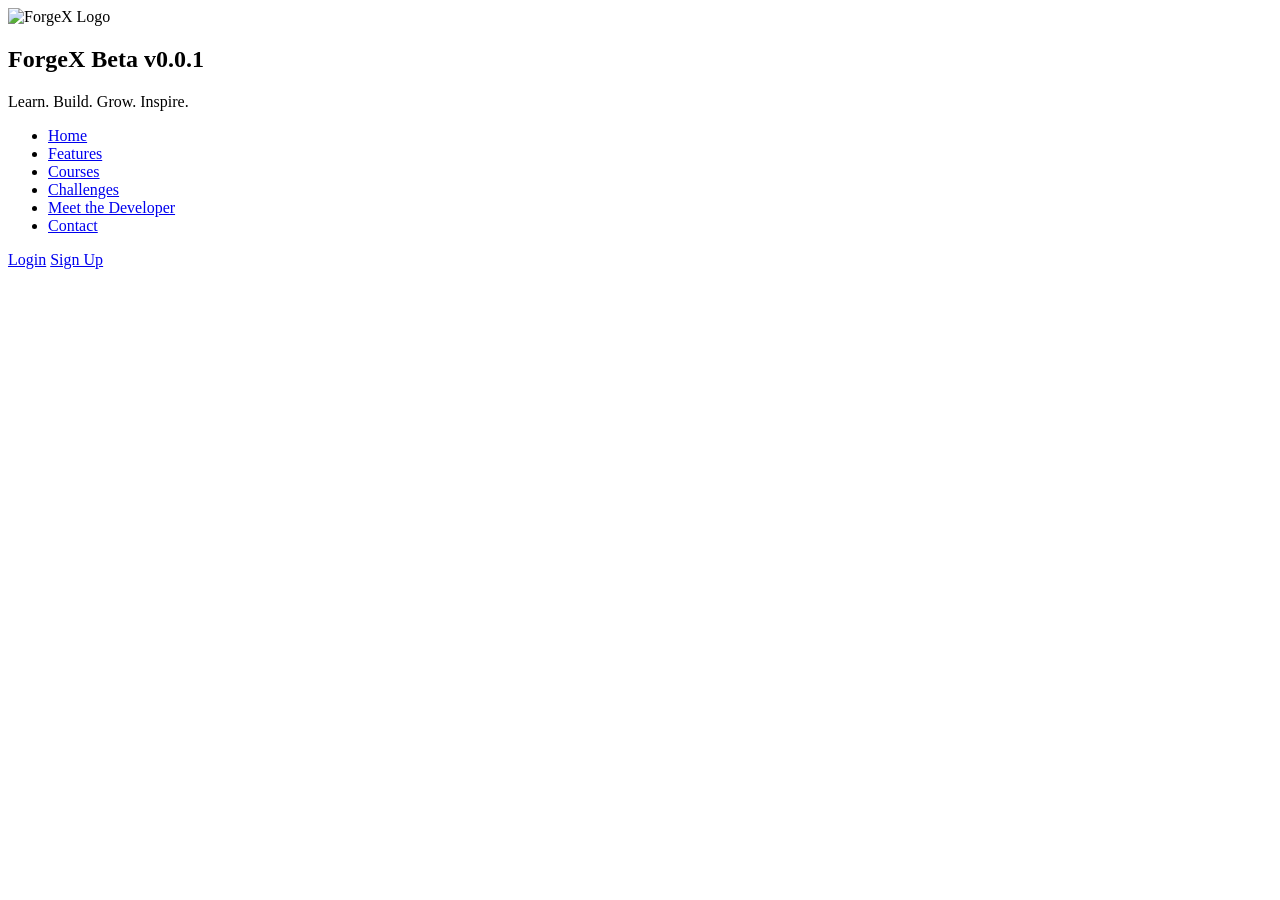
==== index.html @ 91149e66 "added structure" ====
<!DOCTYPE html>
<html lang="en">
<head>
    <meta charset="UTF-8">
    <meta name="viewport" content="width=device-width, initial-scale=1.0">
    <title>ForgeX | Learn. Build. Grow.</title>
    <link rel="stylesheet" href="css/style.css">
    <link rel="stylesheet" href="css/home.css">
</head>

<body>

    <!-- Navigation -->

    <header>
    <nav class="navbar">
        <div class="brand">
            <div class="logo-container">
            <img src="images/logo.png" alt="ForgeX Logo">
            <div class="brand-text">
                <div class="title-row">
            <h1>
                Forge<span>X</span> 
                <span class="badge ">Beta</span>
                <span class="version">v0.0.1</span>
            </h1>
            </div>
            <p class="tagline">Learn. Build. Grow. Inspire.</p>
            </div>
        </div>
        </div>
        
            <ul class="nav-links">
                <li><a href="home.html">Home</a></li>
                <li><a href="features.html">Features</a></li>
                <li><a href="courses.html">Courses</a></li>
                <li><a href="challenges.html">Challenges</a></li>
                <li><a href="developer.html">Meet the Developer</a></li>
                <li><a href="contact.html">Contact</a></li>
            </ul>
        
        <div class="auth-buttons">
            <a href="login.html">Login</a>
            <a href="signup.html">Sign Up</a>
        </div>
    </nav>
    </header>

    <!-- Hero Section -->

    <main>

    </main>

    <!-- Courses -->

    <section id="courses">

    </section>

    <!-- Features -->

    <section id="features">

    </section>

    <!-- Learning Journey -->

    <section id="journey">

    </section>

    <!-- Meet the Developer -->

    <section id="developer">

    </section>

    <!-- Footer -->

    <footer>

    </footer>

<script src="js/app.js"></script>

</body>
</html>
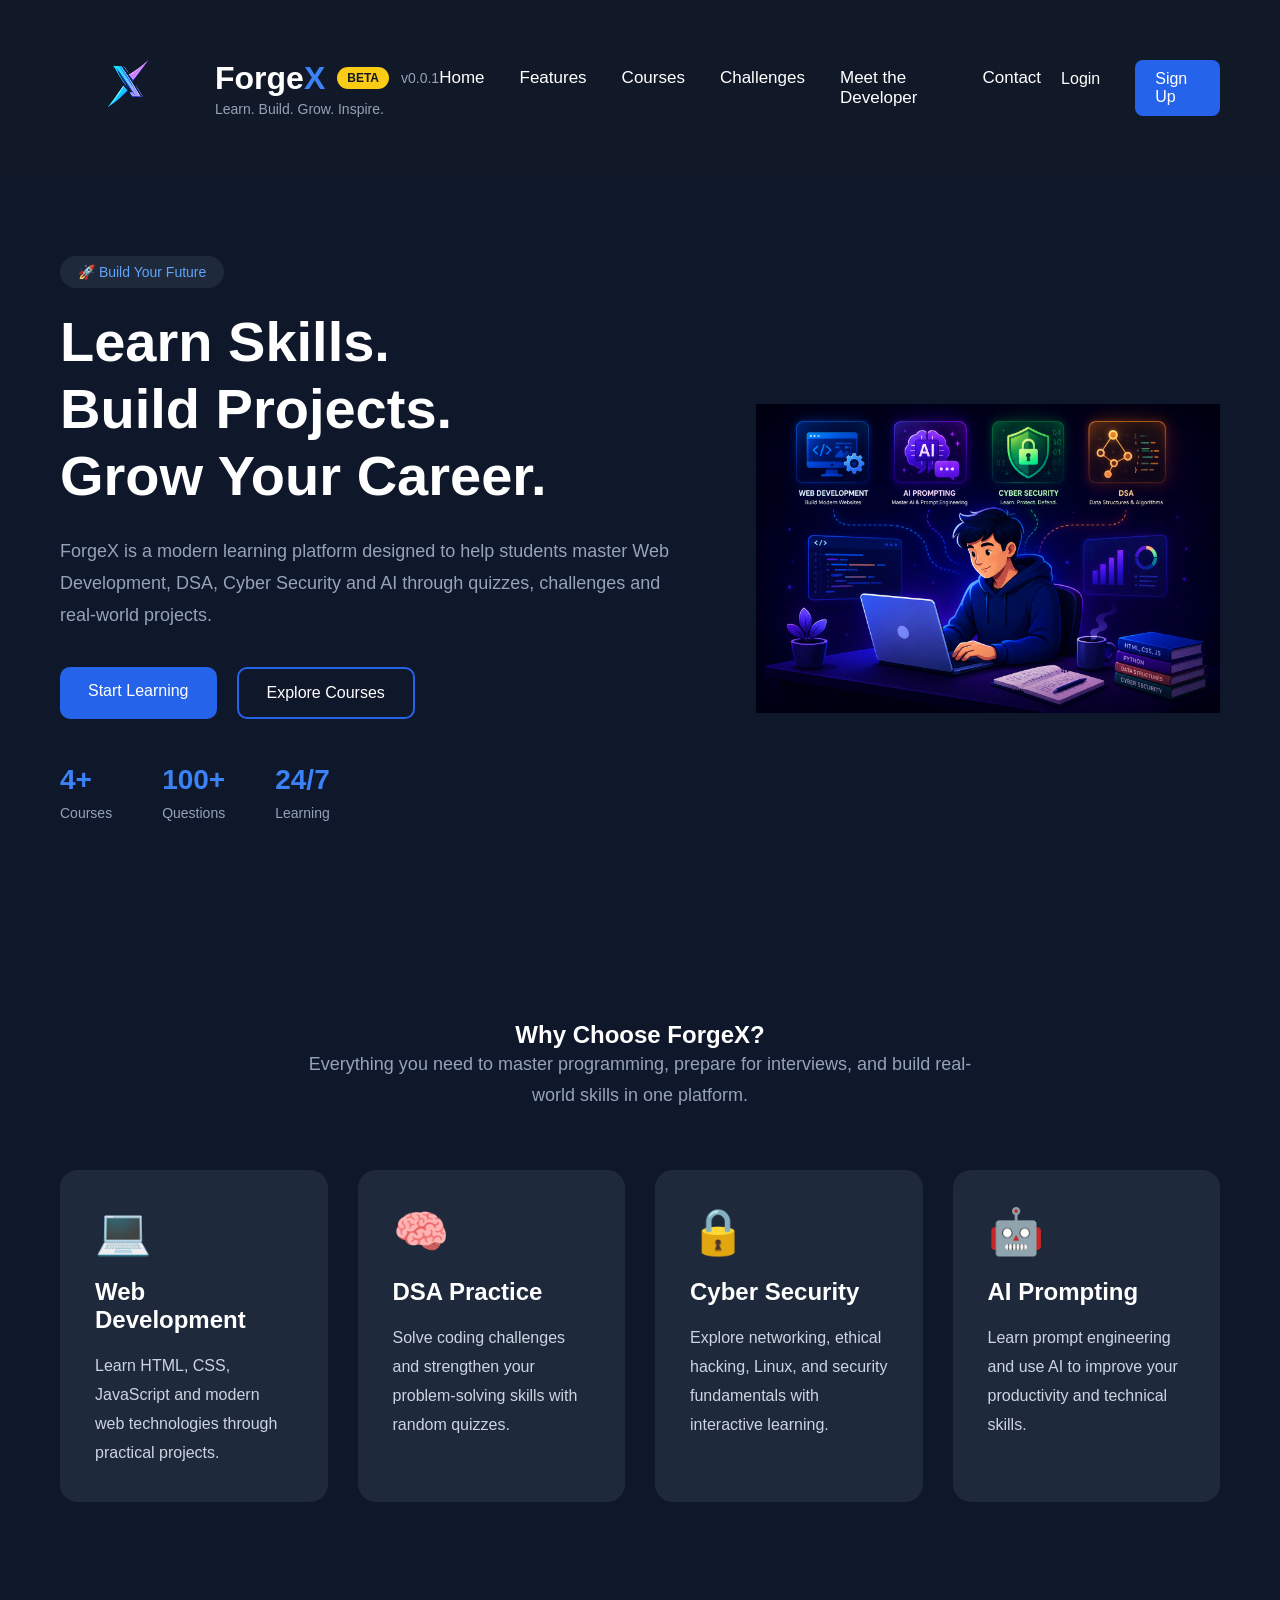
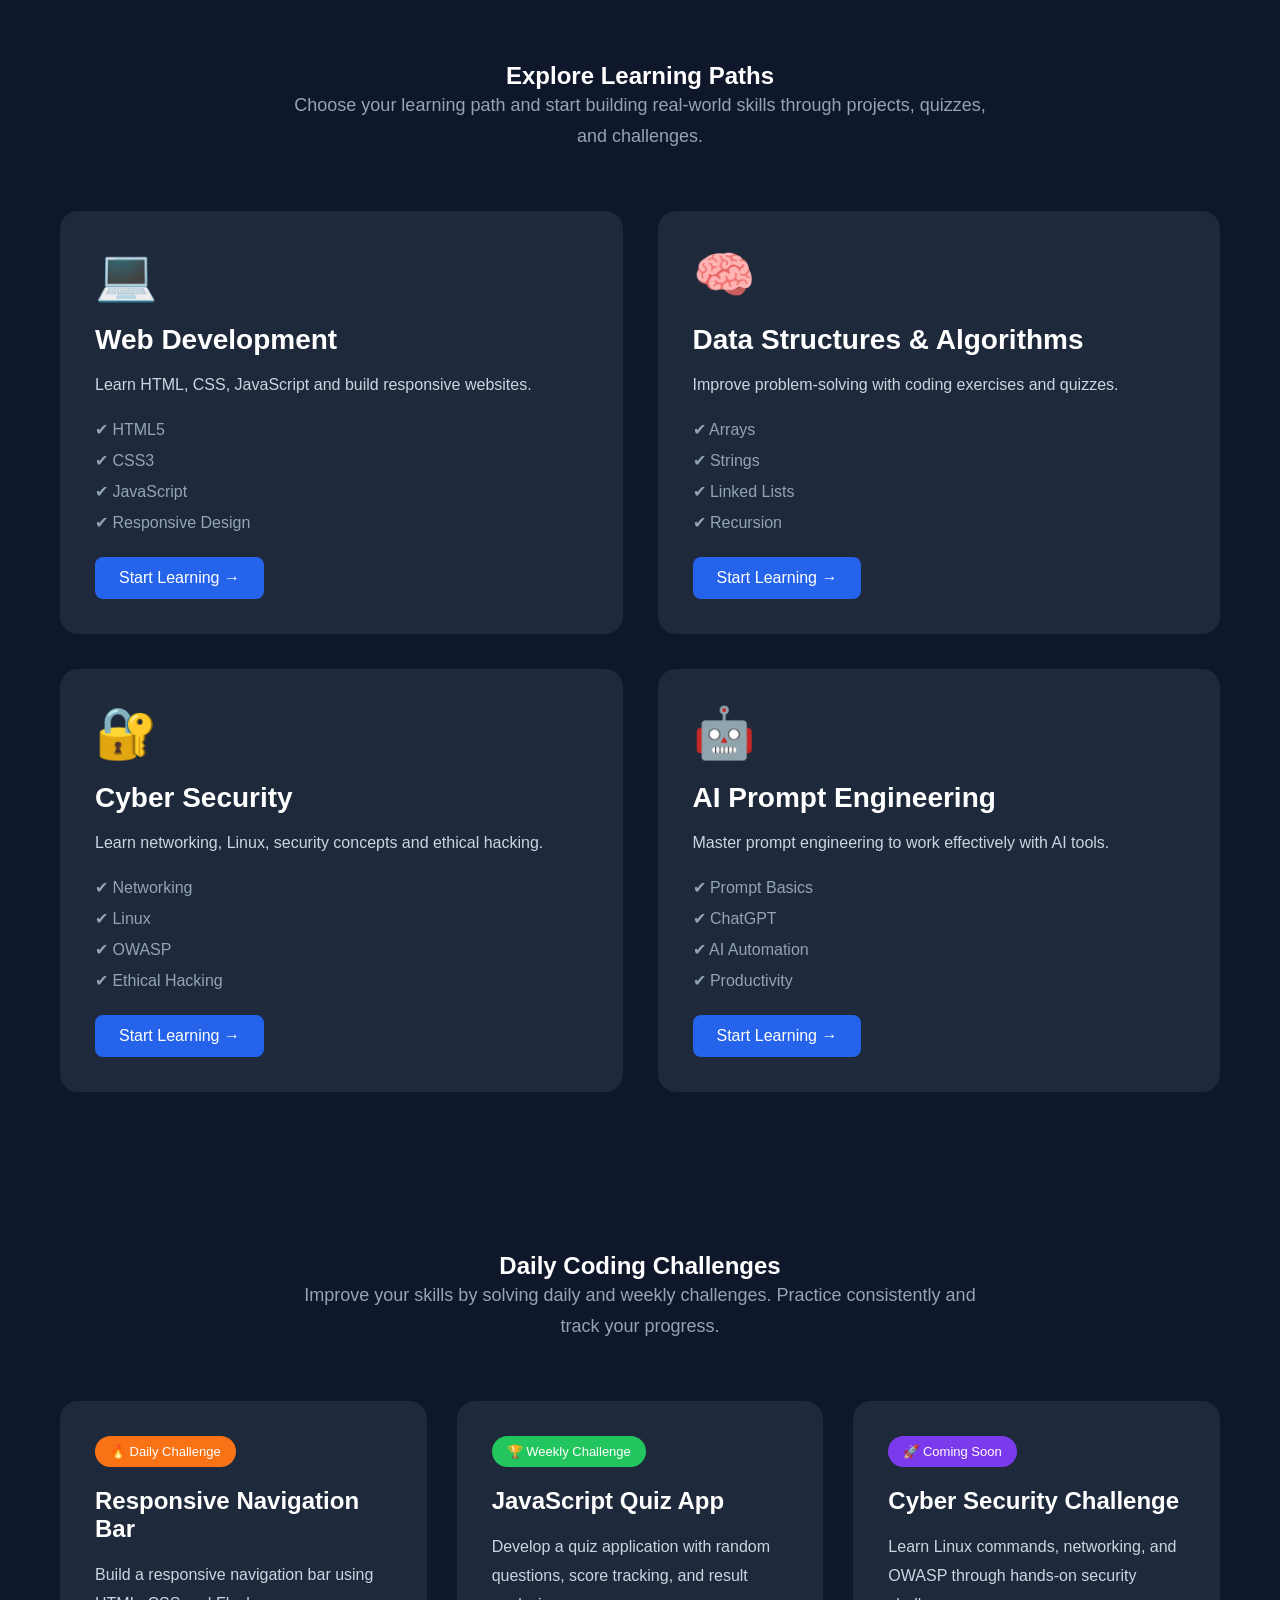
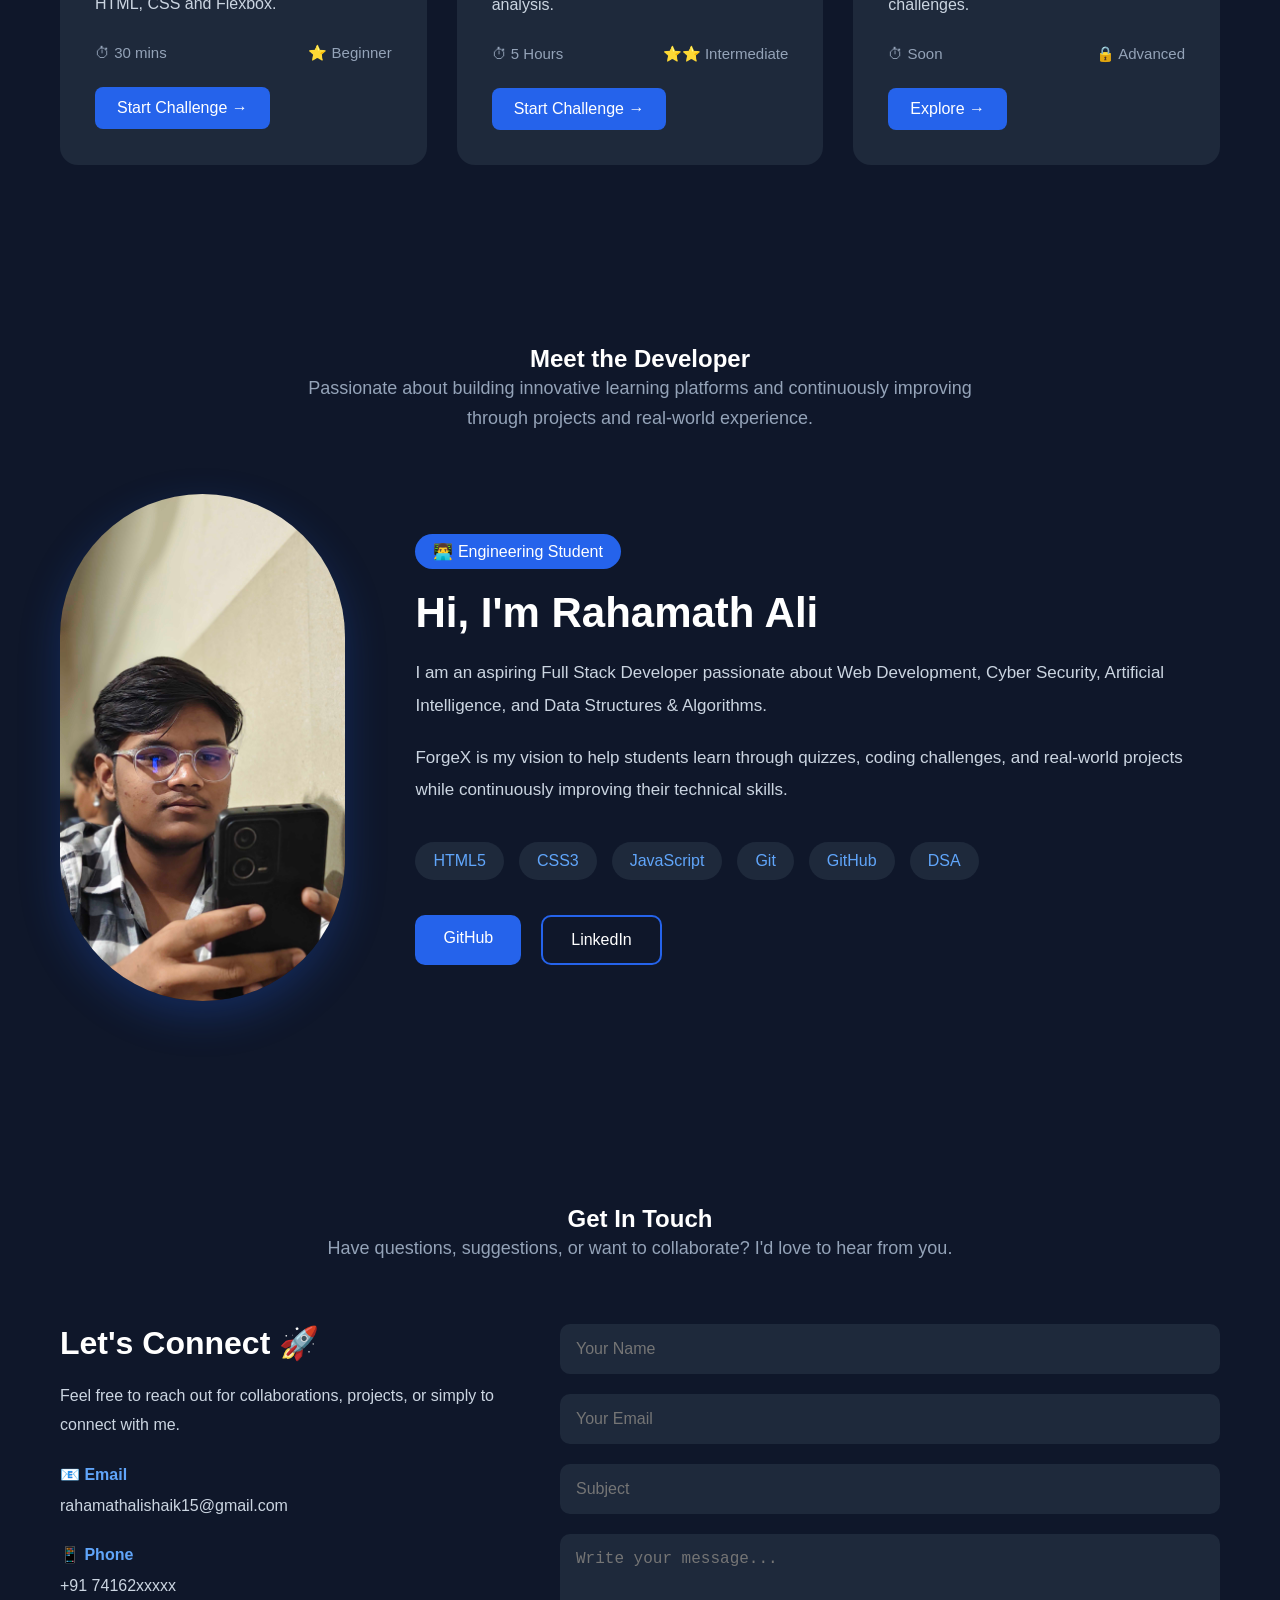
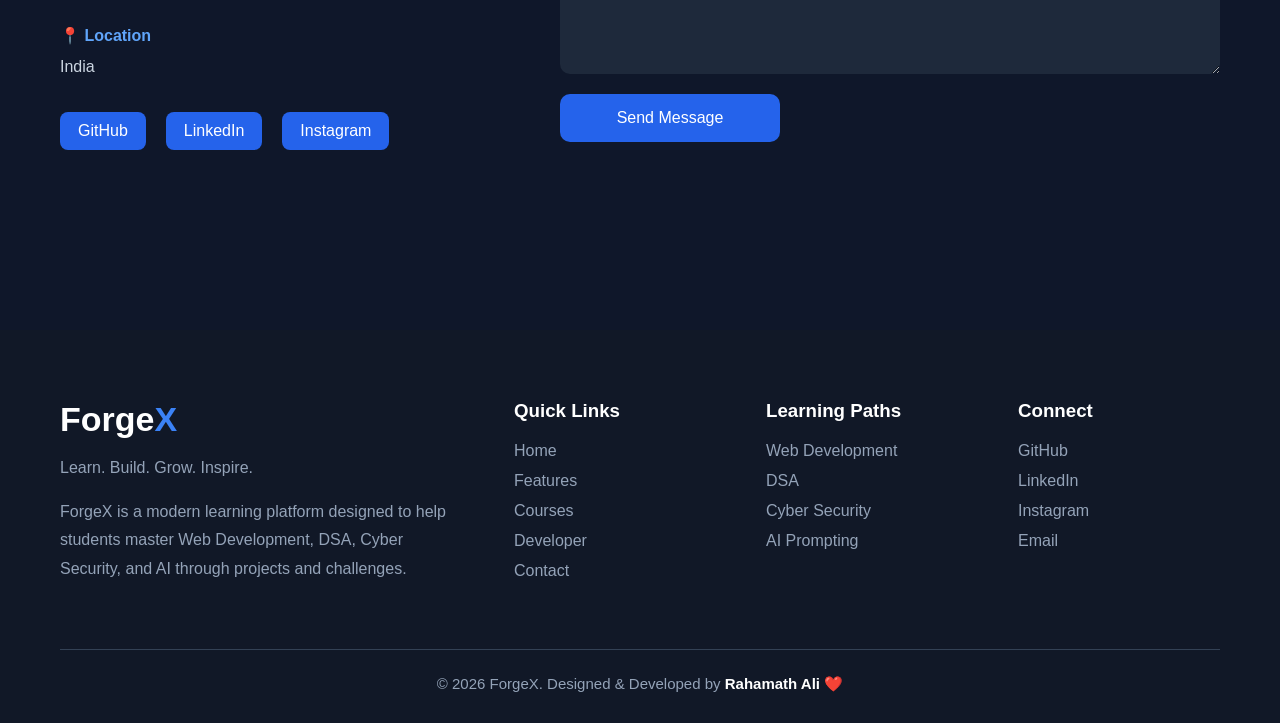
==== commit 43d9c2d0: "created files, added code and images." ====
--- a/index.html
+++ b/index.html
@@ -4,85 +4,773 @@
     <meta charset="UTF-8">
     <meta name="viewport" content="width=device-width, initial-scale=1.0">
     <title>ForgeX | Learn. Build. Grow.</title>
-    <link rel="stylesheet" href="css/style.css">
-    <link rel="stylesheet" href="css/home.css">
+
+    <link rel="stylesheet" href="style.css">
 </head>
-
 <body>
 
-    <!-- Navigation -->
+    <!-- ================= HEADER ================= -->
 
     <header>
-    <nav class="navbar">
-        <div class="brand">
-            <div class="logo-container">
-            <img src="images/logo.png" alt="ForgeX Logo">
-            <div class="brand-text">
-                <div class="title-row">
-            <h1>
-                Forge<span>X</span> 
-                <span class="badge ">Beta</span>
-                <span class="version">v0.0.1</span>
-            </h1>
-            </div>
-            <p class="tagline">Learn. Build. Grow. Inspire.</p>
-            </div>
-        </div>
-        </div>
+
+        <nav class="navbar">
+
+            <div class="brand">
+
+                <div class="logo-container">
+
+                    <img src="images/logo.png" alt="ForgeX Logo">
+
+                    <div class="brand-text">
+
+                        <div class="title-row">
+
+                            <h1>
+                                Forge<span>X</span>
+                            </h1>
+
+                            <span class="badge">BETA</span>
+
+                            <span class="version">v0.0.1</span>
+
+                        </div>
+
+                        <p class="tagline">
+                            Learn. Build. Grow. Inspire.
+                        </p>
+
+                    </div>
+
+                </div>
+
+            </div>
+
+
+            <ul class="nav-links">
+
+                <li><a href="#home">Home</a></li>
+
+                <li><a href="#features">Features</a></li>
+
+                <li><a href="#courses">Courses</a></li>
+
+                <li><a href="#challenges">Challenges</a></li>
+
+                <li><a href="#developer">Meet the Developer</a></li>
+
+                <li><a href="#contact">Contact</a></li>
+
+            </ul>
+
+
+            <div class="auth-buttons">
+
+                <a href="login.html" class="login-btn">
+                    Login
+                </a>
+
+                <a href="signup.html" class="signup-btn">
+                    Sign Up
+                </a>
+
+            </div>
+
+        </nav>
+
+    </header>
+
+
+    <!-- ================= MAIN ================= -->
+
+    <main>
+
+        <!-- HERO SECTION -->
+
+        <!-- ================= HERO SECTION ================= -->
+
+<section class="hero">
+
+    <div class="hero-content">
+
+        <span class="hero-badge">
+            🚀 Build Your Future
+        </span>
+
+        <h1>
+            Learn Skills.
+            <br>
+            Build Projects.
+            <br>
+            Grow Your Career.
+        </h1>
+
+        <p>
+            ForgeX is a modern learning platform designed to help students
+            master Web Development, DSA, Cyber Security and AI through
+            quizzes, challenges and real-world projects.
+        </p>
+
+        <div class="hero-buttons">
+
+            <a href="#" class="primary-btn">
+                Start Learning
+            </a>
+
+            <a href="#" class="secondary-btn">
+                Explore Courses
+            </a>
+
+        </div>
+
+        <div class="hero-stats">
+
+            <div>
+                <h3>4+</h3>
+                <p>Courses</p>
+            </div>
+
+            <div>
+                <h3>100+</h3>
+                <p>Questions</p>
+            </div>
+
+            <div>
+                <h3>24/7</h3>
+                <p>Learning</p>
+            </div>
+
+        </div>
+
+    </div>
+
+    <div class="hero-image">
+
+        <img src="images/hero.png" alt="ForgeX Illustration">
+
+    </div>
+
+</section>
+
+        <!-- ================= FEATURES SECTION ================= -->
+
+<section class="features">
+
+    <div class="section-title">
+
+        <h2>Why Choose ForgeX?</h2>
+
+        <p>
+            Everything you need to master programming, prepare for interviews,
+            and build real-world skills in one platform.
+        </p>
+
+    </div>
+
+    <div class="feature-container">
+
+        <div class="feature-card">
+
+            <div class="feature-icon">💻</div>
+
+            <h3>Web Development</h3>
+
+            <p>
+                Learn HTML, CSS, JavaScript and modern web technologies through
+                practical projects.
+            </p>
+
+        </div>
+
+        <div class="feature-card">
+
+            <div class="feature-icon">🧠</div>
+
+            <h3>DSA Practice</h3>
+
+            <p>
+                Solve coding challenges and strengthen your problem-solving
+                skills with random quizzes.
+            </p>
+
+        </div>
+
+        <div class="feature-card">
+
+            <div class="feature-icon">🔒</div>
+
+            <h3>Cyber Security</h3>
+
+            <p>
+                Explore networking, ethical hacking, Linux, and security
+                fundamentals with interactive learning.
+            </p>
+
+        </div>
+
+        <div class="feature-card">
+
+            <div class="feature-icon">🤖</div>
+
+            <h3>AI Prompting</h3>
+
+            <p>
+                Learn prompt engineering and use AI to improve your productivity
+                and technical skills.
+            </p>
+
+        </div>
+
+    </div>
+
+</section>
+
+        <!-- ================= COURSES SECTION ================= -->
+
+<section class="courses">
+
+    <div class="section-title">
+
+        <h2>Explore Learning Paths</h2>
+
+        <p>
+            Choose your learning path and start building real-world skills
+            through projects, quizzes, and challenges.
+        </p>
+
+    </div>
+
+    <div class="course-container">
+
+        <!-- Web Development -->
+
+        <div class="course-card">
+
+            <div class="course-icon">💻</div>
+
+            <h3>Web Development</h3>
+
+            <p>
+                Learn HTML, CSS, JavaScript and build responsive websites.
+            </p>
+
+            <ul>
+
+                <li>✔ HTML5</li>
+
+                <li>✔ CSS3</li>
+
+                <li>✔ JavaScript</li>
+
+                <li>✔ Responsive Design</li>
+
+            </ul>
+
+            <a href="#" class="course-btn">
+                Start Learning →
+            </a>
+
+        </div>
+
+        <!-- DSA -->
+
+        <div class="course-card">
+
+            <div class="course-icon">🧠</div>
+
+            <h3>Data Structures & Algorithms</h3>
+
+            <p>
+                Improve problem-solving with coding exercises and quizzes.
+            </p>
+
+            <ul>
+
+                <li>✔ Arrays</li>
+
+                <li>✔ Strings</li>
+
+                <li>✔ Linked Lists</li>
+
+                <li>✔ Recursion</li>
+
+            </ul>
+
+            <a href="#" class="course-btn">
+                Start Learning →
+            </a>
+
+        </div>
+
+        <!-- Cyber Security -->
+
+        <div class="course-card">
+
+            <div class="course-icon">🔐</div>
+
+            <h3>Cyber Security</h3>
+
+            <p>
+                Learn networking, Linux, security concepts and ethical hacking.
+            </p>
+
+            <ul>
+
+                <li>✔ Networking</li>
+
+                <li>✔ Linux</li>
+
+                <li>✔ OWASP</li>
+
+                <li>✔ Ethical Hacking</li>
+
+            </ul>
+
+            <a href="#" class="course-btn">
+                Start Learning →
+            </a>
+
+        </div>
+
+        <!-- AI -->
+
+        <div class="course-card">
+
+            <div class="course-icon">🤖</div>
+
+            <h3>AI Prompt Engineering</h3>
+
+            <p>
+                Master prompt engineering to work effectively with AI tools.
+            </p>
+
+            <ul>
+
+                <li>✔ Prompt Basics</li>
+
+                <li>✔ ChatGPT</li>
+
+                <li>✔ AI Automation</li>
+
+                <li>✔ Productivity</li>
+
+            </ul>
+
+            <a href="#" class="course-btn">
+                Start Learning →
+            </a>
+
+        </div>
+
+    </div>
+
+</section>
+
         
-            <ul class="nav-links">
-                <li><a href="home.html">Home</a></li>
-                <li><a href="features.html">Features</a></li>
-                <li><a href="courses.html">Courses</a></li>
-                <li><a href="challenges.html">Challenges</a></li>
-                <li><a href="developer.html">Meet the Developer</a></li>
-                <li><a href="contact.html">Contact</a></li>
+        <!-- ================= CHALLENGES SECTION ================= -->
+
+<section class="challenges">
+
+    <div class="section-title">
+
+        <h2>Daily Coding Challenges</h2>
+
+        <p>
+            Improve your skills by solving daily and weekly challenges.
+            Practice consistently and track your progress.
+        </p>
+
+    </div>
+
+    <div class="challenge-container">
+
+        <!-- Daily Challenge -->
+
+        <div class="challenge-card">
+
+            <span class="challenge-badge">🔥 Daily Challenge</span>
+
+            <h3>Responsive Navigation Bar</h3>
+
+            <p>
+                Build a responsive navigation bar using HTML, CSS and Flexbox.
+            </p>
+
+            <div class="challenge-info">
+
+                <span>⏱ 30 mins</span>
+
+                <span>⭐ Beginner</span>
+
+            </div>
+
+            <a href="#" class="challenge-btn">
+                Start Challenge →
+            </a>
+
+        </div>
+
+        <!-- Weekly Challenge -->
+
+        <div class="challenge-card">
+
+            <span class="challenge-badge weekly">🏆 Weekly Challenge</span>
+
+            <h3>JavaScript Quiz App</h3>
+
+            <p>
+                Develop a quiz application with random questions, score tracking,
+                and result analysis.
+            </p>
+
+            <div class="challenge-info">
+
+                <span>⏱ 5 Hours</span>
+
+                <span>⭐⭐ Intermediate</span>
+
+            </div>
+
+            <a href="#" class="challenge-btn">
+                Start Challenge →
+            </a>
+
+        </div>
+
+        <!-- Coming Soon -->
+
+        <div class="challenge-card">
+
+            <span class="challenge-badge coming">🚀 Coming Soon</span>
+
+            <h3>Cyber Security Challenge</h3>
+
+            <p>
+                Learn Linux commands, networking, and OWASP through hands-on
+                security challenges.
+            </p>
+
+            <div class="challenge-info">
+
+                <span>⏱ Soon</span>
+
+                <span>🔒 Advanced</span>
+
+            </div>
+
+            <a href="#" class="challenge-btn">
+                Explore →
+            </a>
+
+        </div>
+
+    </div>
+
+</section>
+
+        <!-- ==========================MEET THE DEVELOPER========================== -->
+
+<section class="developer">
+
+    <div class="section-title">
+
+        <h2>Meet the Developer</h2>
+
+        <p>
+            Passionate about building innovative learning platforms and
+            continuously improving through projects and real-world experience.
+        </p>
+
+    </div>
+
+    <div class="developer-container">
+
+        <!-- Left Side -->
+
+        <div class="developer-image">
+
+            <img src="images/profile.jpg" alt="Rahamath Ali">
+
+        </div>
+
+        <!-- Right Side -->
+
+        <div class="developer-content">
+
+            <span class="developer-badge">
+                👨‍💻 Engineering Student
+            </span>
+
+            <h2>Hi, I'm Rahamath Ali</h2>
+
+            <p>
+                I am an aspiring Full Stack Developer passionate about
+                Web Development, Cyber Security, Artificial Intelligence,
+                and Data Structures & Algorithms.
+            </p>
+
+            <p>
+                ForgeX is my vision to help students learn through quizzes,
+                coding challenges, and real-world projects while continuously
+                improving their technical skills.
+            </p>
+
+            <div class="developer-skills">
+
+                <span>HTML5</span>
+                <span>CSS3</span>
+                <span>JavaScript</span>
+                <span>Git</span>
+                <span>GitHub</span>
+                <span>DSA</span>
+
+            </div>
+
+            <div class="developer-buttons">
+
+                <a href="https://github.com/aLi-repos" target="_blank" class="github-btn">
+                    GitHub
+                </a>
+
+                <a href="https://www.linkedin.com/in/shaik-rahamath-ali-997374380" target="_blank" class="linkedin-btn">
+                    LinkedIn
+                </a>
+
+            </div>
+
+        </div>
+
+    </div>
+
+</section>
+
+
+        <!-- ==========================
+        CONTACT SECTION
+========================== -->
+
+<section class="contact">
+
+    <div class="section-title">
+
+        <h2>Get In Touch</h2>
+
+        <p>
+            Have questions, suggestions, or want to collaborate?
+            I'd love to hear from you.
+        </p>
+
+    </div>
+
+    <div class="contact-container">
+
+        <!-- Contact Information -->
+
+        <div class="contact-info">
+
+            <h3>Let's Connect 🚀</h3>
+
+            <p>
+                Feel free to reach out for collaborations, projects,
+                or simply to connect with me.
+            </p>
+
+            <div class="info-box">
+                <h4>📧 Email</h4>
+                <p>rahamathalishaik15@gmail.com</p>
+            </div>
+
+            <div class="info-box">
+                <h4>📱 Phone</h4>
+                <p>+91 74162xxxxx</p>
+            </div>
+
+            <div class="info-box">
+                <h4>📍 Location</h4>
+                <p>India</p>
+            </div>
+
+            <div class="social-links">
+
+                <a href="https://github.com/aLi-repos" target="_blank">
+                    GitHub
+                </a>
+
+                <a href="https://www.linkedin.com/in/shaik-rahamath-ali-997374380" target="_blank">
+                    LinkedIn
+                </a>
+
+                <a href="https://www.instagram.com/_aqua_020/" target="_blank">
+                    Instagram
+                </a>
+
+            </div>
+
+        </div>
+
+        <!-- Contact Form -->
+
+        <div class="contact-form">
+
+            <form>
+
+                <input
+                    type="text"
+                    placeholder="Your Name"
+                    required
+                >
+
+                <input
+                    type="email"
+                    placeholder="Your Email"
+                    required
+                >
+
+                <input
+                    type="text"
+                    placeholder="Subject"
+                >
+
+                <textarea
+                    rows="6"
+                    placeholder="Write your message..."
+                ></textarea>
+
+                <button type="submit">
+                    Send Message
+                </button>
+
+            </form>
+
+        </div>
+
+    </div>
+
+</section>
+
+    </main>
+
+
+    <!-- ================= FOOTER ================= -->
+
+
+<footer>
+
+    <div class="footer-container">
+
+        <!-- Brand -->
+
+        <div class="footer-brand">
+
+            <h2>Forge<span>X</span></h2>
+
+            <p>
+                Learn. Build. Grow. Inspire.
+            </p>
+
+            <p>
+                ForgeX is a modern learning platform designed to help
+                students master Web Development, DSA, Cyber Security,
+                and AI through projects and challenges.
+            </p>
+
+        </div>
+
+        <!-- Quick Links -->
+
+        <div class="footer-links">
+
+            <h3>Quick Links</h3>
+
+            <ul>
+
+                <li><a href="#home">Home</a></li>
+
+                <li><a href="#features">Features</a></li>
+
+                <li><a href="#courses">Courses</a></li>
+
+                <li><a href="#developer">Developer</a></li>
+
+                <li><a href="#contact">Contact</a></li>
+
             </ul>
-        
-        <div class="auth-buttons">
-            <a href="login.html">Login</a>
-            <a href="signup.html">Sign Up</a>
-        </div>
-    </nav>
-    </header>
-
-    <!-- Hero Section -->
-
-    <main>
-
-    </main>
-
-    <!-- Courses -->
-
-    <section id="courses">
-
-    </section>
-
-    <!-- Features -->
-
-    <section id="features">
-
-    </section>
-
-    <!-- Learning Journey -->
-
-    <section id="journey">
-
-    </section>
-
-    <!-- Meet the Developer -->
-
-    <section id="developer">
-
-    </section>
-
-    <!-- Footer -->
-
-    <footer>
-
-    </footer>
-
-<script src="js/app.js"></script>
+
+        </div>
+
+        <!-- Learning -->
+
+        <div class="footer-links">
+
+            <h3>Learning Paths</h3>
+
+            <ul>
+
+                <li><a href="#">Web Development</a></li>
+
+                <li><a href="#">DSA</a></li>
+
+                <li><a href="#">Cyber Security</a></li>
+
+                <li><a href="#">AI Prompting</a></li>
+
+            </ul>
+
+        </div>
+
+        <!-- Social -->
+
+        <div class="footer-links">
+
+            <h3>Connect</h3>
+
+            <ul>
+
+                <li>
+                    <a href="https://github.com/aLi-repos" target="_blank">
+                        GitHub
+                    </a>
+                </li>
+
+                <li>
+                    <a href="#">
+                        LinkedIn
+                    </a>
+                </li>
+
+                <li>
+                    <a href="#">
+                        Instagram
+                    </a>
+                </li>
+
+                <li>
+                    <a href="#">
+                        Email
+                    </a>
+                </li>
+
+            </ul>
+
+        </div>
+
+    </div>
+
+    <hr>
+
+    <div class="footer-bottom">
+
+        <p>
+
+            © 2026 ForgeX. Designed & Developed by
+            <strong>Rahamath Ali</strong> ❤️
+
+        </p>
+
+    </div>
+
+</footer>
+
+    <script src="script.js"></script>
 
 </body>
 </html>
--- a/style.css
+++ b/style.css
@@ -0,0 +1,1091 @@
+/* ==========================
+   RESET
+========================== */
+
+*{
+    margin:0;
+    padding:0;
+    box-sizing:border-box;
+}
+
+/* ==========================
+   BODY
+========================== */
+
+body{
+    font-family:Arial, Helvetica, sans-serif;
+    background:#0F172A;
+    color:white;
+}
+
+/* ==========================
+   HEADER
+========================== */
+
+header{
+    width:100%;
+    background:#111827;
+    position:sticky;
+    top:0;
+    z-index:1000;
+}
+
+/* ==========================
+   NAVBAR
+========================== */
+
+.navbar{
+    display:flex;
+    justify-content:space-between;
+    align-items:center;
+
+    max-width:1400px;
+    margin:auto;
+
+    padding:18px 60px;
+}
+.brand{
+    display:flex;
+}
+
+.logo-container{
+    display:flex;
+    align-items:center;
+    gap:15px;
+}
+.logo-container img{
+    width:140px;
+    height:140px;
+}
+.brand-text{
+    display:flex;
+    flex-direction:column;
+}
+.title-row{
+    display:flex;
+    align-items:center;
+    gap:12px;
+}
+.brand-text h1{
+    font-size:32px;
+    font-weight:bold;
+}
+.brand-text h1 span{
+    color:#3B82F6;
+}
+.badge{
+
+    background:#FACC15;
+
+    color:#111827;
+
+    padding:4px 10px;
+
+    border-radius:20px;
+
+    font-size:12px;
+
+    font-weight:bold;
+}
+.version{
+
+    color:#94A3B8;
+
+    font-size:14px;
+}
+.tagline{
+
+    color:#94A3B8;
+
+    margin-top:4px;
+
+    font-size:14px;
+}
+.nav-links{
+
+    display:flex;
+
+    list-style:none;
+
+    gap:35px;
+}
+.nav-links a{
+
+    text-decoration:none;
+
+    color:white;
+
+    font-size:17px;
+
+    transition:0.3s;
+}
+.nav-links a:hover{
+
+    color:#3B82F6;
+}
+.auth-buttons{
+
+    display:flex;
+
+    gap:15px;
+}
+.login-btn{
+
+    text-decoration:none;
+
+    color:white;
+
+    padding:10px 20px;
+
+    transition:0.3s;
+}
+.signup-btn{
+
+    background:#2563EB;
+
+    color:white;
+
+    text-decoration:none;
+
+    padding:10px 20px;
+
+    border-radius:8px;
+
+    transition:0.3s;
+}
+.login-btn:hover{
+
+    color:#60A5FA;
+}
+
+.signup-btn:hover{
+
+    background:#1D4ED8;
+}
+/* ================= HERO ================= */
+
+.hero{
+
+    display:flex;
+
+    justify-content:space-between;
+
+    align-items:center;
+
+    max-width:1400px;
+
+    margin:auto;
+
+    padding:80px 60px;
+}
+.hero-content{
+
+    width:55%;
+}
+.hero-badge{
+
+    display:inline-block;
+
+    background:#1E293B;
+
+    color:#60A5FA;
+
+    padding:8px 18px;
+
+    border-radius:50px;
+
+    margin-bottom:20px;
+
+    font-size:14px;
+}
+.hero-content h1{
+
+    font-size:56px;
+
+    line-height:1.2;
+
+    margin-bottom:25px;
+}
+.hero-content p{
+
+    color:#94A3B8;
+
+    font-size:18px;
+
+    line-height:1.8;
+
+    margin-bottom:35px;
+}
+.hero-buttons{
+
+    display:flex;
+
+    gap:20px;
+}
+.primary-btn{
+
+    background:#2563EB;
+
+    color:white;
+
+    text-decoration:none;
+
+    padding:15px 28px;
+
+    border-radius:10px;
+
+    transition:.3s;
+}
+.secondary-btn{
+
+    border:2px solid #2563EB;
+
+    color:white;
+
+    text-decoration:none;
+
+    padding:15px 28px;
+
+    border-radius:10px;
+
+    transition:.3s;
+}
+.primary-btn:hover{
+
+    background:#1D4ED8;
+}
+
+.secondary-btn:hover{
+
+    background:#2563EB;
+}
+.hero-stats{
+
+    display:flex;
+
+    gap:50px;
+
+    margin-top:45px;
+}
+.hero-stats h3{
+
+    font-size:28px;
+
+    color:#3B82F6;
+}
+
+.hero-stats p{
+
+    margin-top:5px;
+
+    font-size:14px;
+}
+.hero-image{
+
+    width:40%;
+
+    display:flex;
+
+    justify-content:center;
+}
+
+.hero-image img{
+
+    width:100%;
+
+    max-width:500px;
+}
+/* ================= FEATURES ================= */
+
+.features{
+
+    max-width:1400px;
+
+    margin:auto;
+
+    padding:80px 60px;
+}
+.section-title{
+
+    text-align:center;
+
+    margin-bottom:60px;
+}
+.section-title p{
+
+    color:#94A3B8;
+
+    font-size:18px;
+
+    max-width:700px;
+
+    margin:auto;
+
+    line-height:1.7;
+}
+.feature-container{
+
+    display:grid;
+
+    grid-template-columns:repeat(4,1fr);
+
+    gap:30px;
+}
+.feature-card{
+
+    background:#1E293B;
+
+    padding:35px;
+
+    border-radius:18px;
+
+    transition:.3s;
+
+    cursor:pointer;
+}
+.feature-card:hover{
+
+    transform:translateY(-10px);
+
+    background:#2563EB;
+}
+.feature-icon{
+
+    font-size:45px;
+
+    margin-bottom:20px;
+}
+.feature-card h3{
+
+    margin-bottom:18px;
+
+    font-size:24px;
+}
+.feature-card p{
+
+    color:#CBD5E1;
+
+    line-height:1.8;
+
+    font-size:16px;
+}
+/* ==========================
+        COURSES
+========================== */
+
+.courses{
+
+    max-width:1400px;
+
+    margin:auto;
+
+    padding:80px 60px;
+}
+.course-container{
+
+    display:grid;
+
+    grid-template-columns:repeat(2,1fr);
+
+    gap:35px;
+
+    margin-top:60px;
+}
+.course-card{
+
+    background:#1E293B;
+
+    padding:35px;
+
+    border-radius:18px;
+
+    transition:.3s;
+}
+.course-card:hover{
+
+    transform:translateY(-10px);
+
+    box-shadow:0 10px 30px rgba(59,130,246,.35);
+}
+.course-icon{
+
+    font-size:50px;
+
+    margin-bottom:20px;
+}
+.course-card h3{
+
+    font-size:28px;
+
+    margin-bottom:15px;
+}
+.course-card p{
+
+    color:#CBD5E1;
+
+    line-height:1.8;
+
+    margin-bottom:20px;
+}
+.course-card ul{
+
+    list-style:none;
+
+    margin-bottom:25px;
+}
+.course-card li{
+
+    margin-bottom:12px;
+
+    color:#94A3B8;
+}
+.course-btn{
+
+    display:inline-block;
+
+    text-decoration:none;
+
+    background:#2563EB;
+
+    color:white;
+
+    padding:12px 24px;
+
+    border-radius:8px;
+
+    transition:.3s;
+}
+.course-btn:hover{
+
+    background:#1D4ED8;
+}
+/* ==========================
+        CHALLENGES
+========================== */
+
+.challenges{
+
+    max-width:1400px;
+
+    margin:auto;
+
+    padding:80px 60px;
+}
+.challenge-container{
+
+    display:grid;
+
+    grid-template-columns:repeat(3,1fr);
+
+    gap:30px;
+
+    margin-top:60px;
+}
+.challenge-card{
+
+    background:#1E293B;
+
+    padding:35px;
+
+    border-radius:18px;
+
+    transition:.3s;
+
+    cursor:pointer;
+}
+.challenge-card:hover{
+
+    transform:translateY(-10px);
+
+    box-shadow:0 15px 35px rgba(37,99,235,.35);
+}
+.challenge-badge{
+
+    display:inline-block;
+
+    background:#F97316;
+
+    color:white;
+
+    padding:8px 15px;
+
+    border-radius:25px;
+
+    font-size:13px;
+
+    margin-bottom:20px;
+}
+.weekly{
+
+    background:#22C55E;
+}
+.coming{
+
+    background:#7C3AED;
+}
+.challenge-card h3{
+
+    font-size:24px;
+
+    margin-bottom:18px;
+}
+.challenge-card p{
+
+    color:#CBD5E1;
+
+    line-height:1.8;
+
+    margin-bottom:25px;
+}
+.challenge-info{
+
+    display:flex;
+
+    justify-content:space-between;
+
+    margin-bottom:25px;
+
+    color:#94A3B8;
+
+    font-size:15px;
+}
+.challenge-btn{
+
+    display:inline-block;
+
+    background:#2563EB;
+
+    color:white;
+
+    text-decoration:none;
+
+    padding:12px 22px;
+
+    border-radius:8px;
+
+    transition:.3s;
+}
+.challenge-btn:hover{
+
+    background:#1D4ED8;
+}
+/* ==========================
+      MEET THE DEVELOPER
+========================== */
+
+.developer{
+
+    max-width:1400px;
+
+    margin:auto;
+
+    padding:100px 60px;
+}
+.developer-container{
+
+    display:flex;
+
+    justify-content:space-between;
+
+    align-items:center;
+
+    gap:70px;
+
+    margin-top:60px;
+}
+.developer-image{
+
+    width:35%;
+}
+.developer-image img{
+
+    width:100%;
+
+    border-radius:200px;
+
+    box-shadow:0 15px 40px rgba(37,99,235,.25);
+}
+.developer-badge{
+
+    display:inline-block;
+
+    background:#2563EB;
+
+    color:white;
+
+    padding:8px 18px;
+
+    border-radius:25px;
+
+    margin-bottom:20px;
+}
+.developer-content h2{
+
+    font-size:42px;
+
+    margin-bottom:20px;
+}
+.developer-content p{
+
+    color:#CBD5E1;
+
+    line-height:1.9;
+
+    margin-bottom:20px;
+
+    font-size:17px;
+}
+.developer-skills{
+
+    display:flex;
+
+    flex-wrap:wrap;
+
+    gap:15px;
+
+    margin:35px 0;
+}
+.developer-skills span{
+
+    background:#1E293B;
+
+    padding:10px 18px;
+
+    border-radius:30px;
+
+    color:#60A5FA;
+
+    transition:.3s;
+}
+.developer-skills span:hover{
+
+    background:#2563EB;
+
+    color:white;
+}
+.developer-buttons{
+
+    display:flex;
+
+    gap:20px;
+}
+.github-btn{
+
+    background:#2563EB;
+
+    color:white;
+
+    text-decoration:none;
+
+    padding:14px 28px;
+
+    border-radius:10px;
+
+    transition:.3s;
+}
+.linkedin-btn{
+
+    border:2px solid #2563EB;
+
+    color:white;
+
+    text-decoration:none;
+
+    padding:14px 28px;
+
+    border-radius:10px;
+
+    transition:.3s;
+}
+.github-btn:hover{
+
+    background:#1D4ED8;
+}
+
+.linkedin-btn:hover{
+
+    background:#2563EB;
+}
+/* ==========================
+        CONTACT
+========================== */
+
+.contact{
+
+    max-width:1400px;
+
+    margin:auto;
+
+    padding:100px 60px;
+}
+.contact-container{
+
+    display:flex;
+
+    justify-content:space-between;
+
+    gap:60px;
+
+    margin-top:60px;
+}
+.contact-info{
+
+    width:40%;
+}
+.contact-info h3{
+
+    font-size:32px;
+
+    margin-bottom:20px;
+}
+.contact-info p{
+
+    color:#CBD5E1;
+
+    line-height:1.8;
+
+    margin-bottom:25px;
+}
+.info-box{
+
+    margin-bottom:25px;
+}
+.info-box h4{
+
+    color:#60A5FA;
+
+    margin-bottom:8px;
+}
+.social-links{
+
+    display:flex;
+
+    gap:20px;
+
+    margin-top:30px;
+}
+.social-links a{
+
+    text-decoration:none;
+
+    color:white;
+
+    background:#2563EB;
+
+    padding:10px 18px;
+
+    border-radius:8px;
+
+    transition:.3s;
+}
+.social-links a:hover{
+
+    background:#1D4ED8;
+}
+.contact-form{
+
+    width:60%;
+}
+.contact-form form{
+
+    display:flex;
+
+    flex-direction:column;
+
+    gap:20px;
+}
+.contact-form input,
+.contact-form textarea{
+
+    width:100%;
+
+    padding:16px;
+
+    border:none;
+
+    outline:none;
+
+    border-radius:10px;
+
+    background:#1E293B;
+
+    color:white;
+
+    font-size:16px;
+}
+.contact-form input,
+.contact-form textarea{
+
+    width:100%;
+
+    padding:16px;
+
+    border:none;
+
+    outline:none;
+
+    border-radius:10px;
+
+    background:#1E293B;
+
+    color:white;
+
+    font-size:16px;
+}
+.contact-form button{
+
+    width:220px;
+
+    background:#2563EB;
+
+    color:white;
+
+    border:none;
+
+    padding:15px;
+
+    border-radius:10px;
+
+    cursor:pointer;
+
+    transition:.3s;
+
+    font-size:16px;
+}
+.contact-form button:hover{
+
+    background:#1D4ED8;
+}
+/* ==========================
+        FOOTER
+========================== */
+
+footer{
+
+    background:#111827;
+
+    margin-top:80px;
+
+    padding:70px 60px 30px;
+}
+.footer-container{
+
+    max-width:1400px;
+
+    margin:auto;
+
+    display:grid;
+
+    grid-template-columns:2fr 1fr 1fr 1fr;
+
+    gap:50px;
+}
+.footer-brand h2{
+
+    font-size:34px;
+
+    margin-bottom:15px;
+}
+
+.footer-brand span{
+
+    color:#3B82F6;
+}
+
+.footer-brand p{
+
+    color:#94A3B8;
+
+    line-height:1.8;
+
+    margin-bottom:15px;
+}
+.footer-links h3{
+
+    margin-bottom:20px;
+
+    color:white;
+}
+.footer-links ul{
+
+    list-style:none;
+}
+.footer-links li{
+
+    margin-bottom:12px;
+}
+.footer-links a{
+
+    text-decoration:none;
+
+    color:#94A3B8;
+
+    transition:.3s;
+}
+.footer-links a:hover{
+
+    color:#3B82F6;
+}
+hr{
+
+    border:none;
+
+    height:1px;
+
+    background:#334155;
+
+    margin:50px 0 25px;
+}
+.footer-bottom{
+
+    text-align:center;
+}
+.footer-bottom p{
+
+    color:#94A3B8;
+
+    font-size:15px;
+}
+.footer-bottom strong{
+
+    color:white;
+}
+
+
+
+
+
+
+
+
+
+
+
+
+
+
+
+
+
+
+
+
+
+
+
+
+
+
+
+
+
+
+
+
+
+
+
+
+
+
+
+
+
+
+
+
+
+
+
+
+
+
+
+
+
+
+
+
+
+
+
+
+
+
+
+
+
+
+
+
+
+
+
+
+
+
+
+
+
+
+
+
+
+
+
+
+
+
+
+
+
+
+
+
+
+
+
+
+
+
+
+
+
+
+
+
+
+
+
+
+
+
+
+
+
+
+
+
+
+
+
+
+
+
+
+
+
+
+
+
+
+
+
+
+
+
+
+
+
+
+
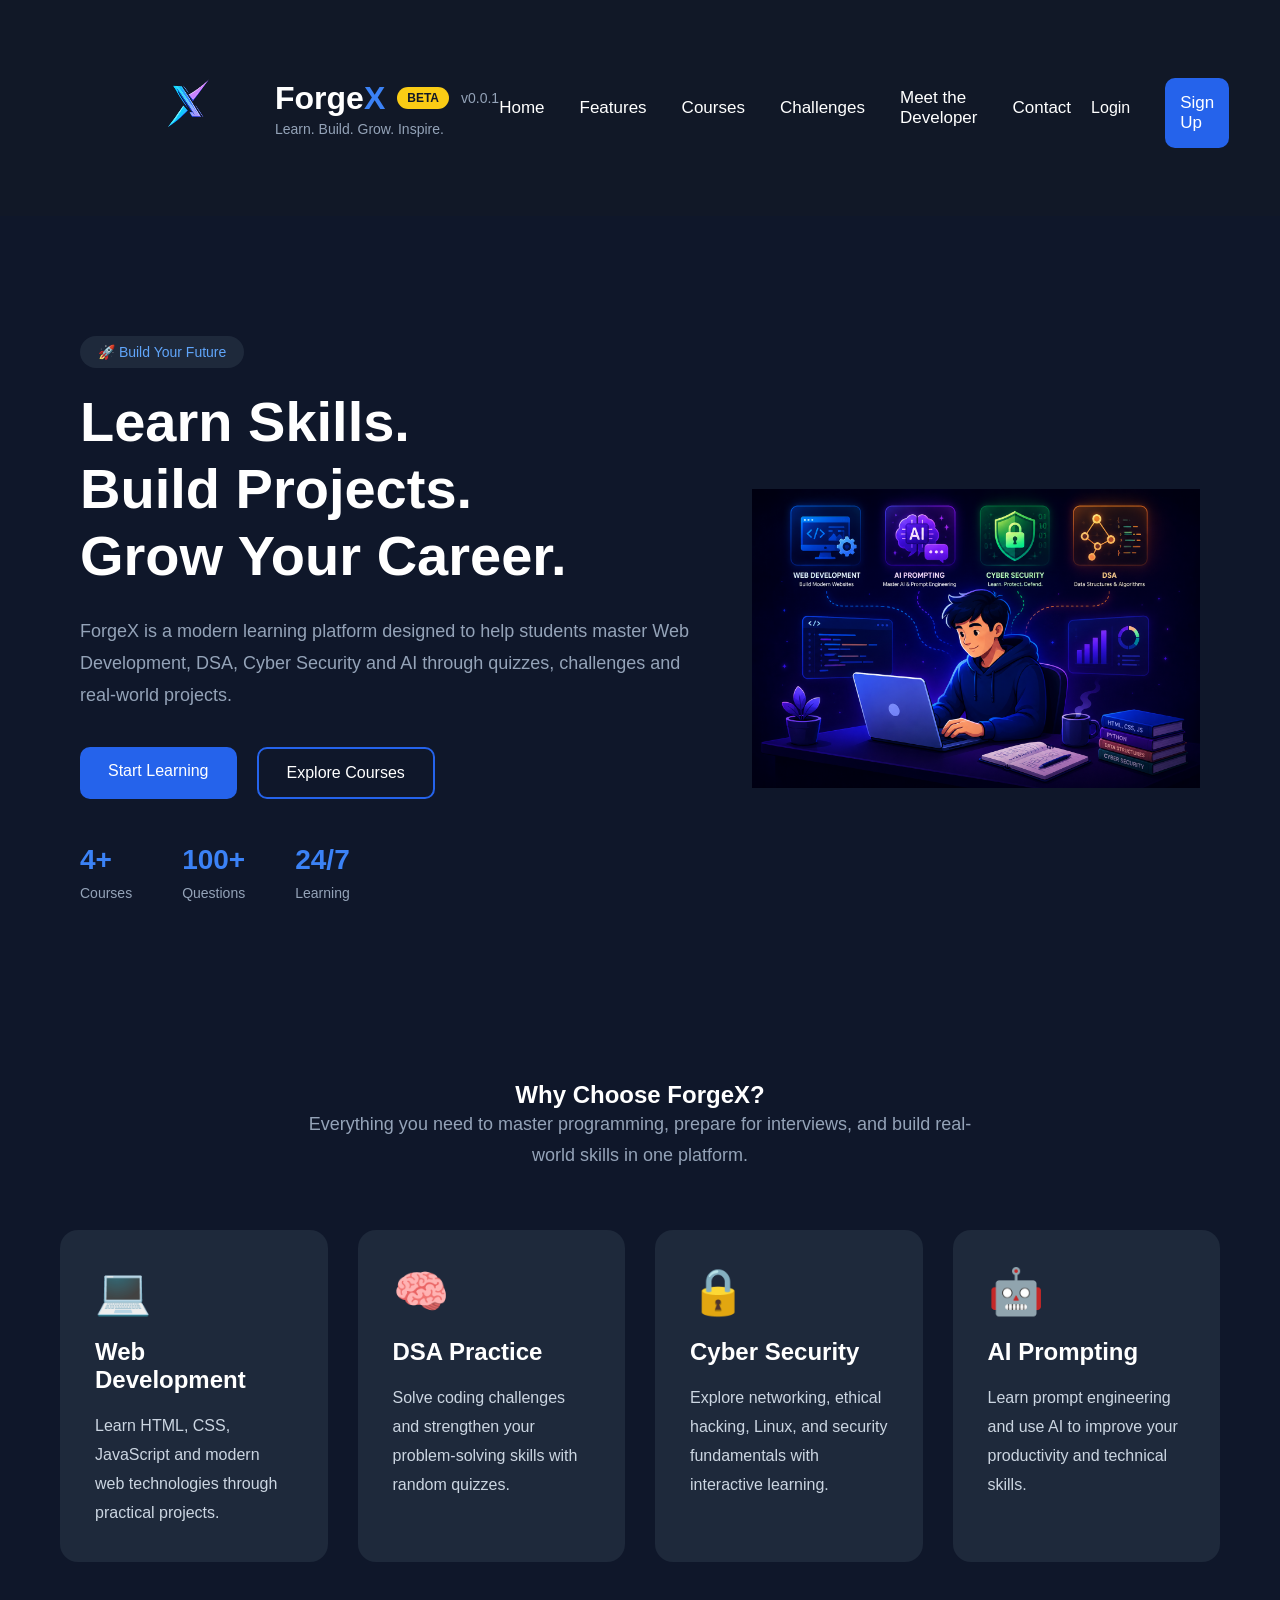
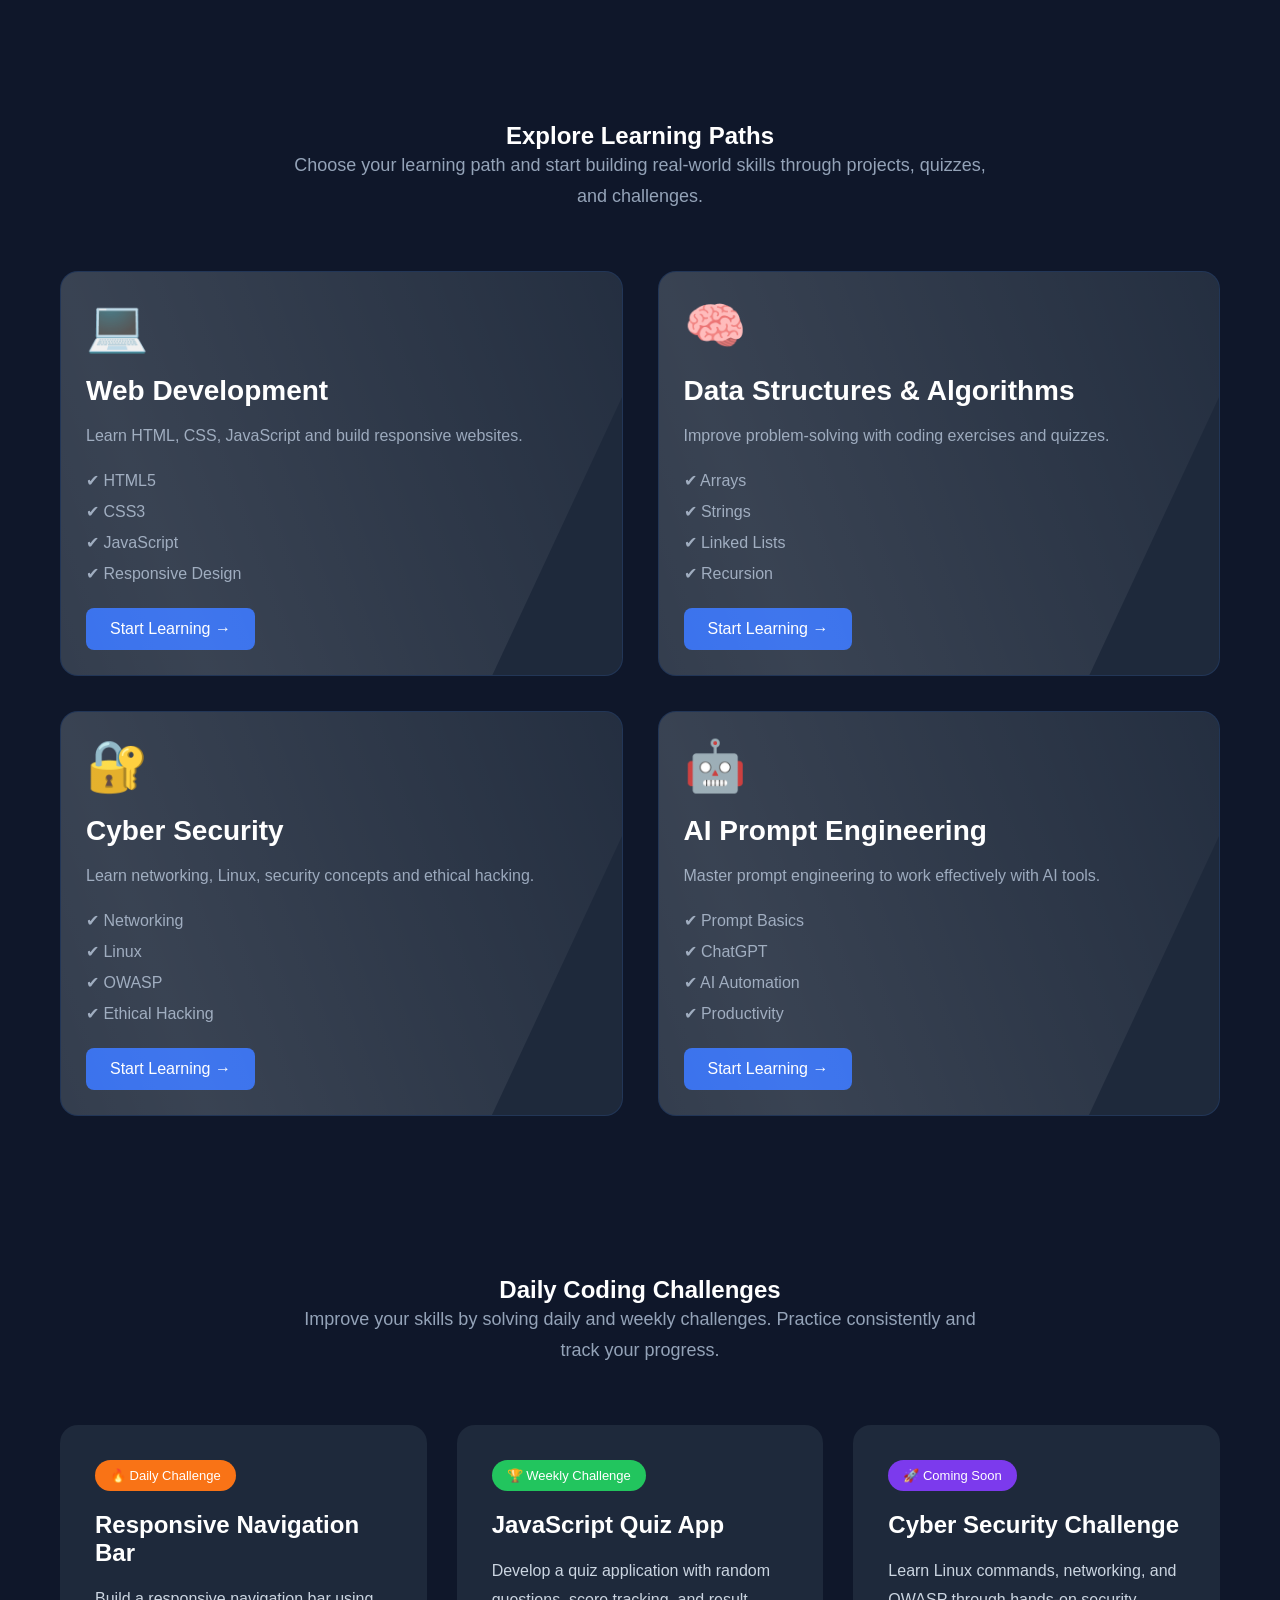
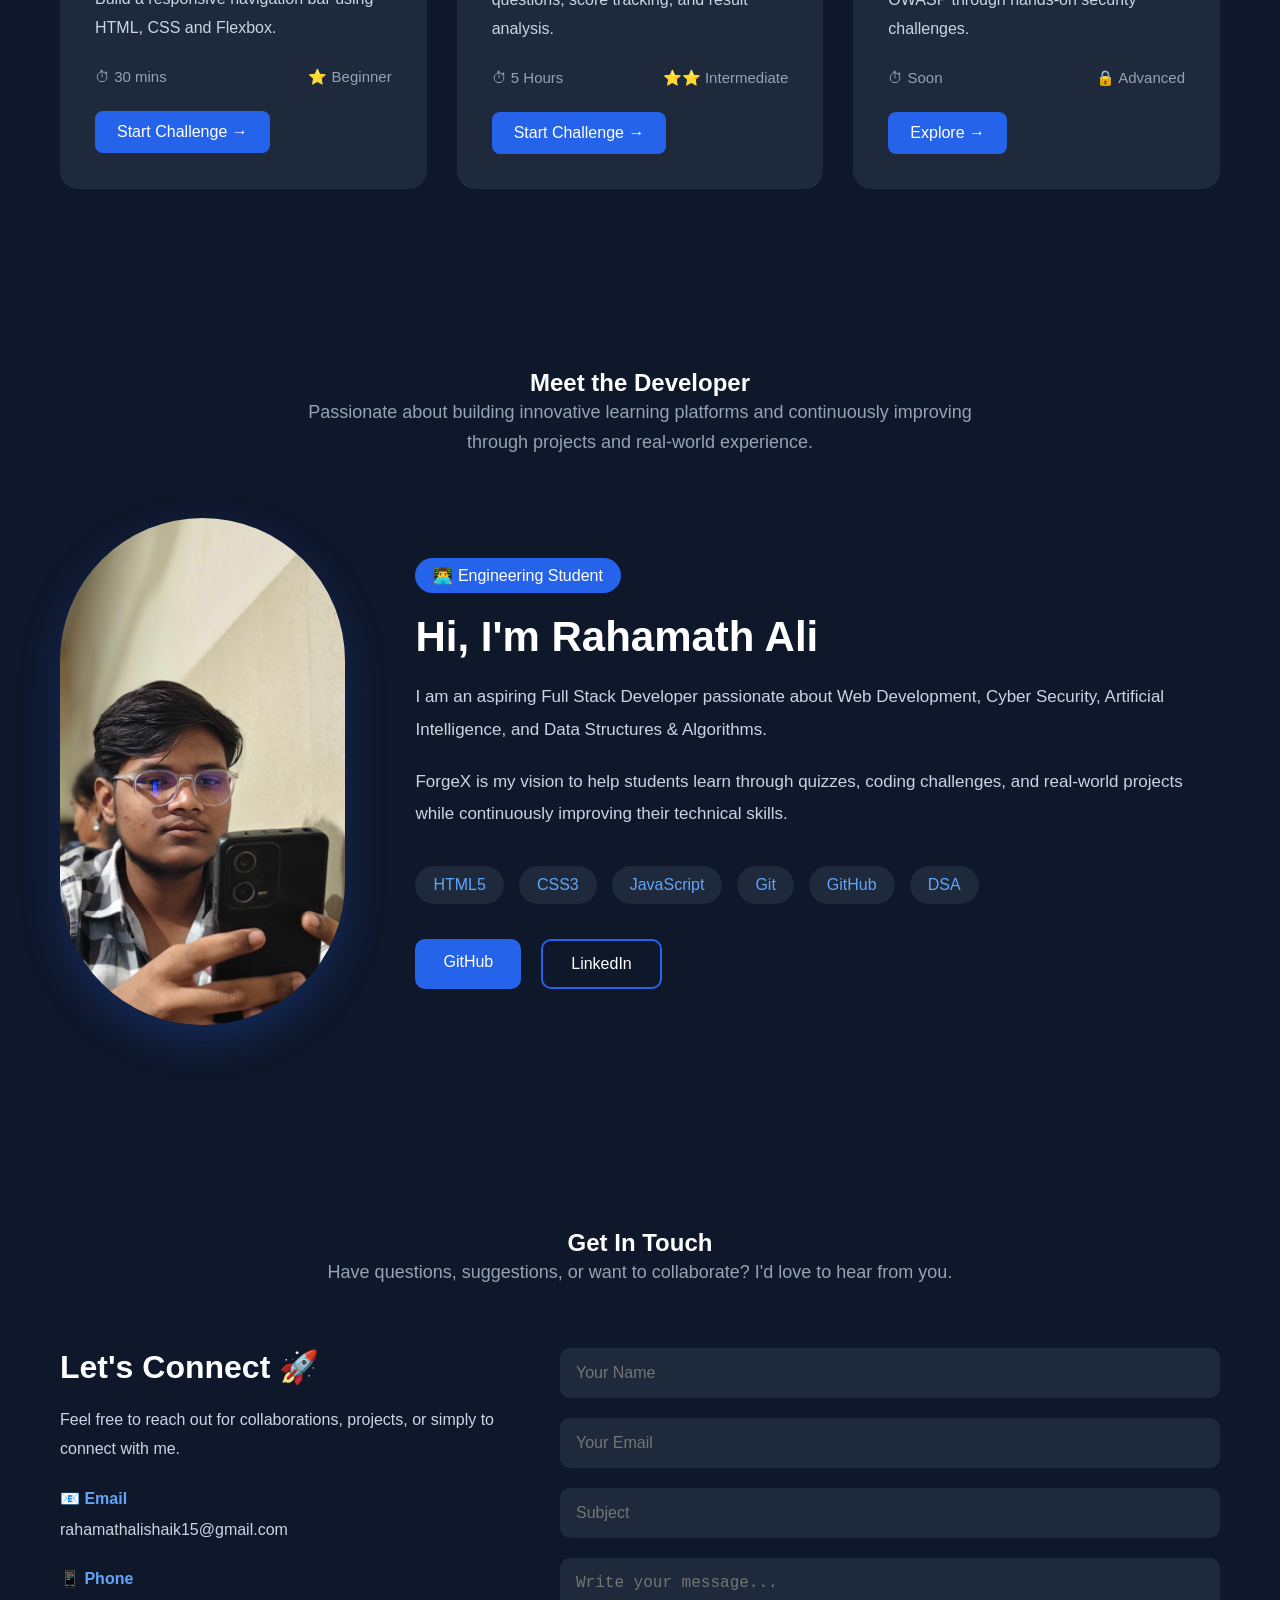
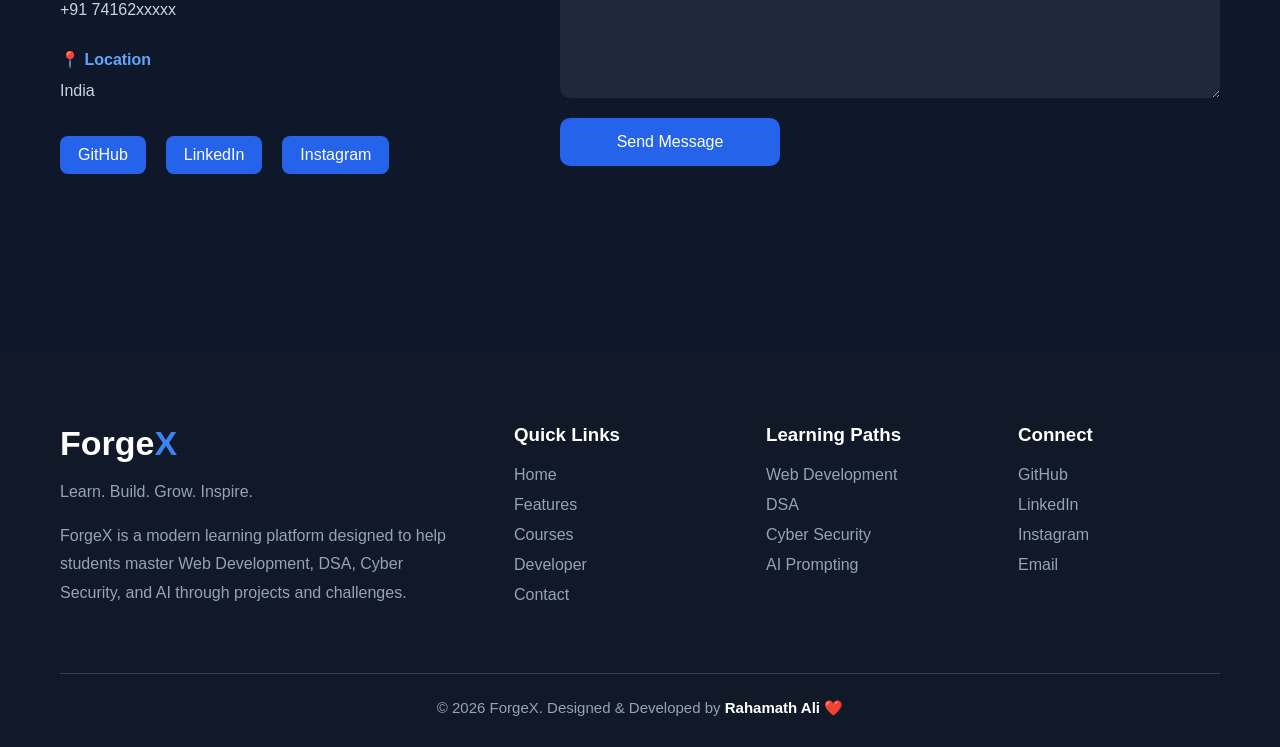
==== commit 20d213e9: "added code and re designed" ====
--- a/index.html
+++ b/index.html
@@ -61,7 +61,7 @@
                 <li><a href="#contact">Contact</a></li>
 
             </ul>
-
+ 
 
             <div class="auth-buttons">
 
@@ -88,7 +88,7 @@
 
         <!-- ================= HERO SECTION ================= -->
 
-<section class="hero">
+<section class="hero" id="home">
 
     <div class="hero-content">
 
@@ -153,7 +153,7 @@
 
         <!-- ================= FEATURES SECTION ================= -->
 
-<section class="features">
+<section class="features" id="features">
 
     <div class="section-title">
 
@@ -226,7 +226,7 @@
 
         <!-- ================= COURSES SECTION ================= -->
 
-<section class="courses">
+<section class="courses" id="courses">
 
     <div class="section-title">
 
@@ -368,7 +368,7 @@
         
         <!-- ================= CHALLENGES SECTION ================= -->
 
-<section class="challenges">
+<section class="challenges" id="challenges">
 
     <div class="section-title">
 
@@ -469,7 +469,7 @@
 
         <!-- ==========================MEET THE DEVELOPER========================== -->
 
-<section class="developer">
+<section class="developer" id="developer">
 
     <div class="section-title">
 
@@ -548,7 +548,7 @@
         CONTACT SECTION
 ========================== -->
 
-<section class="contact">
+<section class="contact" id="contact">
 
     <div class="section-title">
 
--- a/style.css
+++ b/style.css
@@ -1,3 +1,6 @@
+html, body{
+    scroll-behavior:smooth;
+}
 /* ==========================
    RESET
 ========================== */
@@ -23,6 +26,10 @@
 ========================== */
 
 header{
+    display:flex;
+    justify-content:space-between;
+    align-items:center;
+    padding:20px 60px;
     width:100%;
     background:#111827;
     position:sticky;
@@ -108,6 +115,8 @@
     list-style:none;
 
     gap:35px;
+
+    align-items:center;
 }
 .nav-links a{
 
@@ -127,6 +136,8 @@
 
     display:flex;
 
+    align-items:center;
+
     gap:15px;
 }
 .login-btn{
@@ -176,7 +187,7 @@
 
     margin:auto;
 
-    padding:80px 60px;
+    padding:120px 80px 60px;
 }
 .hero-content{
 
@@ -287,6 +298,8 @@
     display:flex;
 
     justify-content:center;
+
+    align-items:flex-start;
 }
 
 .hero-image img{
@@ -950,142 +963,658 @@
 
     color:white;
 }
-
-
-
-
-
-
-
-
-
-
-
-
-
-
-
-
-
-
-
-
-
-
-
-
-
-
-
-
-
-
-
-
-
-
-
-
-
-
-
-
-
-
-
-
-
-
-
-
-
-
-
-
-
-
-
-
-
-
-
-
-
-
-
-
-
-
-
-
-
-
-
-
-
-
-
-
-
-
-
-
-
-
-
-
-
-
-
-
-
-
-
-
-
-
-
-
-
-
-
-
-
-
-
-
-
-
-
-
-
-
-
-
-
-
-
-
-
-
-
-
-
-
-
-
-
-
-
-
-
-
-
-
-
-
-
-
-
-
-
+/* ==========================
+        LOGIN PAGE
+========================== */
+
+.login-page{
+
+    min-height:100vh;
+
+    display:flex;
+
+    justify-content:center;
+
+    align-items:center;
+
+    background:#0F172A;
+}
+.login-container{
+
+    width:400px;
+
+    background:#1E293B;
+
+    padding:40px;
+
+    border-radius:20px;
+
+    text-align:center;
+
+    box-shadow:0 15px 40px rgba(0,0,0,.35);
+}
+.login-logo{
+
+    width:120px;
+
+    margin-bottom:20px;
+}
+.login-container h1{
+
+    margin-bottom:10px;
+
+    font-size:32px;
+}
+.login-container p{
+
+    color:#94A3B8;
+
+    margin-bottom:25px;
+}
+.login-container form{
+
+    display:flex;
+
+    flex-direction:column;
+
+    gap:18px;
+}
+.login-container input{
+
+    padding:15px;
+
+    border:none;
+
+    border-radius:10px;
+
+    background:#334155;
+
+    color:white;
+
+    font-size:16px;
+
+    outline:none;
+}
+.login-container input:focus{
+
+    border:2px solid #2563EB;
+}
+.login-container button{
+
+    padding:15px;
+
+    background:#2563EB;
+
+    color:white;
+
+    border:none;
+
+    border-radius:10px;
+
+    cursor:pointer;
+
+    font-size:17px;
+
+    transition:.3s;
+}
+.login-container button:hover{
+
+    background:#1D4ED8;
+}
+.signup-text{
+
+    margin-top:25px;
+}
+.signup-text a{
+
+    color:#3B82F6;
+
+    text-decoration:none;
+}
+.back-home{
+
+    display:inline-block;
+
+    margin-top:20px;
+
+    color:#94A3B8;
+
+    text-decoration:none;
+}
+/* ==========================
+        SIGN UP PAGE
+========================== */
+
+.signup-page{
+
+    min-height:100vh;
+
+    display:flex;
+
+    justify-content:center;
+
+    align-items:center;
+
+    background:#0F172A;
+}
+
+.signup-container{
+
+    width:420px;
+
+    background:#1E293B;
+
+    padding:40px;
+
+    border-radius:20px;
+
+    text-align:center;
+
+    box-shadow:0 15px 40px rgba(0,0,0,.35);
+}
+
+.signup-logo{
+
+    width:120px;
+
+    margin-bottom:20px;
+}
+
+.signup-container h1{
+
+    font-size:32px;
+
+    margin-bottom:10px;
+
+    color:white;
+}
+
+.signup-container p{
+
+    color:#94A3B8;
+
+    margin-bottom:25px;
+}
+
+.signup-container form{
+
+    display:flex;
+
+    flex-direction:column;
+
+    gap:18px;
+}
+
+.signup-container input{
+
+    padding:15px;
+
+    border:none;
+
+    border-radius:10px;
+
+    background:#334155;
+
+    color:white;
+
+    font-size:16px;
+
+    outline:none;
+}
+
+.signup-container input:focus{
+
+    border:2px solid #2563EB;
+}
+
+.signup-container button{
+
+    padding:15px;
+
+    border:none;
+
+    border-radius:10px;
+
+    background:#2563EB;
+
+    color:white;
+
+    font-size:17px;
+
+    cursor:pointer;
+
+    transition:.3s;
+}
+
+.signup-container button:hover{
+
+    background:#1D4ED8;
+}
+.signup-btn{
+
+    width:100%;
+
+    padding:15px;
+
+    margin-top:10px;
+
+    background:#2563EB;
+
+    color:white;
+
+    border:none;
+
+    border-radius:10px;
+
+    font-size:17px;
+
+    cursor:pointer;
+
+    transition:.3s;
+}
+
+.signup-btn:hover{
+
+    background:#1D4ED8;
+}
+.login-text{
+
+    margin-top:25px;
+}
+
+.login-text a{
+
+    color:#38BDF8;
+
+    text-decoration:none;
+
+    font-weight:bold;
+}
+/* ==========================
+      DASHBOARD
+========================== */
+
+.dashboard-header{
+
+display:flex;
+
+justify-content:space-between;
+
+align-items:center;
+
+padding:20px 60px;
+
+background:#111827;
+
+}
+.dashboard-logo{
+
+display:flex;
+
+align-items:center;
+
+gap:15px;
+
+}
+
+.dashboard-logo img{
+
+width:60px;
+
+}
+
+.dashboard-logo span{
+
+color:#2563EB;
+
+}
+.logout-btn{
+
+text-decoration:none;
+
+background:#EF4444;
+
+color:white;
+
+padding:12px 22px;
+
+border-radius:8px;
+
+transition:.3s;
+
+}
+
+.logout-btn:hover{
+
+background:#DC2626;
+
+}
+.dashboard{
+
+max-width:1300px;
+
+margin:auto;
+
+padding:60px;
+
+}
+.welcome-card{
+
+background:#1E293B;
+
+padding:40px;
+
+border-radius:18px;
+
+margin-bottom:40px;
+
+}
+
+.welcome-card h1{
+
+font-size:42px;
+
+margin-bottom:10px;
+
+}
+
+.welcome-card span{
+
+color:#3B82F6;
+
+}
+
+.welcome-card p{
+
+color:#94A3B8;
+
+}
+.progress-section{
+
+display:grid;
+
+grid-template-columns:repeat(3,1fr);
+
+gap:25px;
+
+margin-bottom:60px;
+
+}
+
+.progress-card{
+
+background:#1E293B;
+
+padding:30px;
+
+border-radius:18px;
+
+text-align:center;
+
+}
+
+.progress-card h3{
+
+color:#94A3B8;
+
+margin-bottom:15px;
+
+}
+
+.progress-card h2{
+
+font-size:32px;
+
+}
+.dashboard-cards{
+
+display:grid;
+
+grid-template-columns:repeat(2,1fr);
+
+gap:30px;
+
+margin-top:30px;
+
+}
+.course-card{
+
+    background:#1E293B;
+
+    border:1px solid rgba(59,130,246,.15);
+
+    border-radius:18px;
+
+    padding:25px;
+
+    transition:all .35s ease;
+
+    cursor:pointer;
+
+    position:relative;
+
+    overflow:hidden;
+
+}
+
+.course-card:hover{
+
+    transform:translateY(-8px);
+
+    border-color:#38BDF8;
+
+    box-shadow:
+        0 0 8px #38BDF8,
+        0 0 18px #38BDF8,
+        0 0 35px rgba(56,189,248,.7);
+
+}
+
+.course-card::before{
+
+    content:"";
+
+    position:absolute;
+
+    top:-100%;
+
+    left:-100%;
+
+    width:200%;
+
+    height:200%;
+
+    background:linear-gradient(
+        45deg,
+        transparent,
+        rgba(255,255,255,.12),
+        transparent
+    );
+
+    transform:rotate(25deg);
+
+    transition:.6s;
+
+}
+.course-card:hover::before{
+
+    top:100%;
+
+    left:100%;
+
+}
+.course-card:hover .start-btn{
+
+    box-shadow:
+        0 0 10px #3B82F6,
+        0 0 25px #3B82F6;
+
+}
+.course-card:nth-child(1):hover{
+
+    box-shadow:
+    0 0 20px #3B82F6,
+    0 0 40px #3B82F6;
+
+}
+
+.course-card:nth-child(2):hover{
+
+    box-shadow:
+    0 0 20px #A855F7,
+    0 0 40px #A855F7;
+
+}
+
+.course-card:nth-child(3):hover{
+
+    box-shadow:
+    0 0 20px #22C55E,
+    0 0 40px #22C55E;
+
+}
+
+.course-card:nth-child(4):hover{
+
+    box-shadow:
+    0 0 20px #F59E0B,
+    0 0 40px #F59E0B;
+
+}
+
+.course-card h3{
+
+margin-bottom:15px;
+
+}
+
+.course-card p{
+
+color:#94A3B8;
+
+margin-bottom:20px;
+
+}
+
+
+
+
+
+
+
+
+
+
+
+
+
+
+
+
+
+
+
+
+
+
+
+
+
+
+
+
+
+
+
+
+
+
+
+
+
+
+
+
+
+
+
+
+
+
+
+
+
+
+
+
+
+
+
+
+
+
+
+
+
+
+
+
+
+
+
+
+
+
+
+
+
+
+
+
+
+
+
+
+
+
+
+
+
+
+
+
+
+
+
+
+
+
+
+
+
+
+
+
+
+
+
+
+
+
+
+
+
+
+
+
+
+
+
+
+
+
+
+
+
+
+
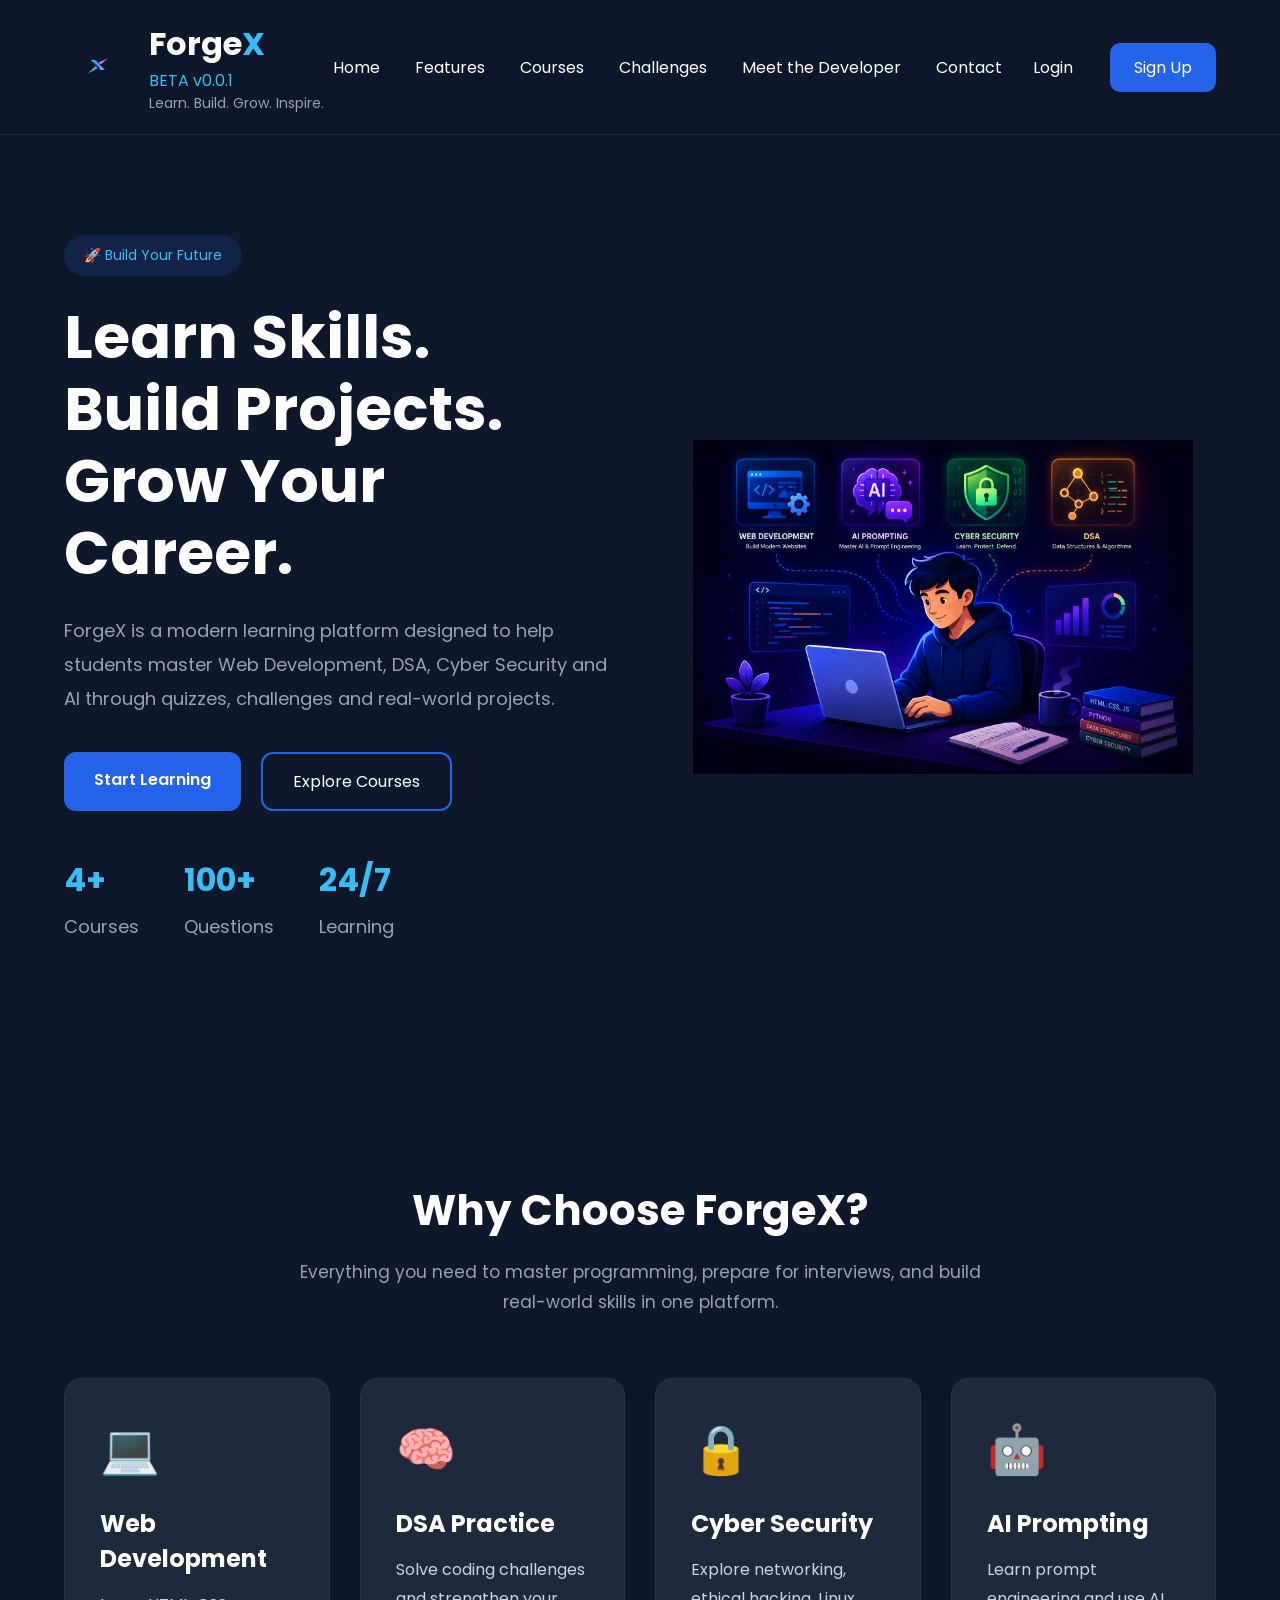
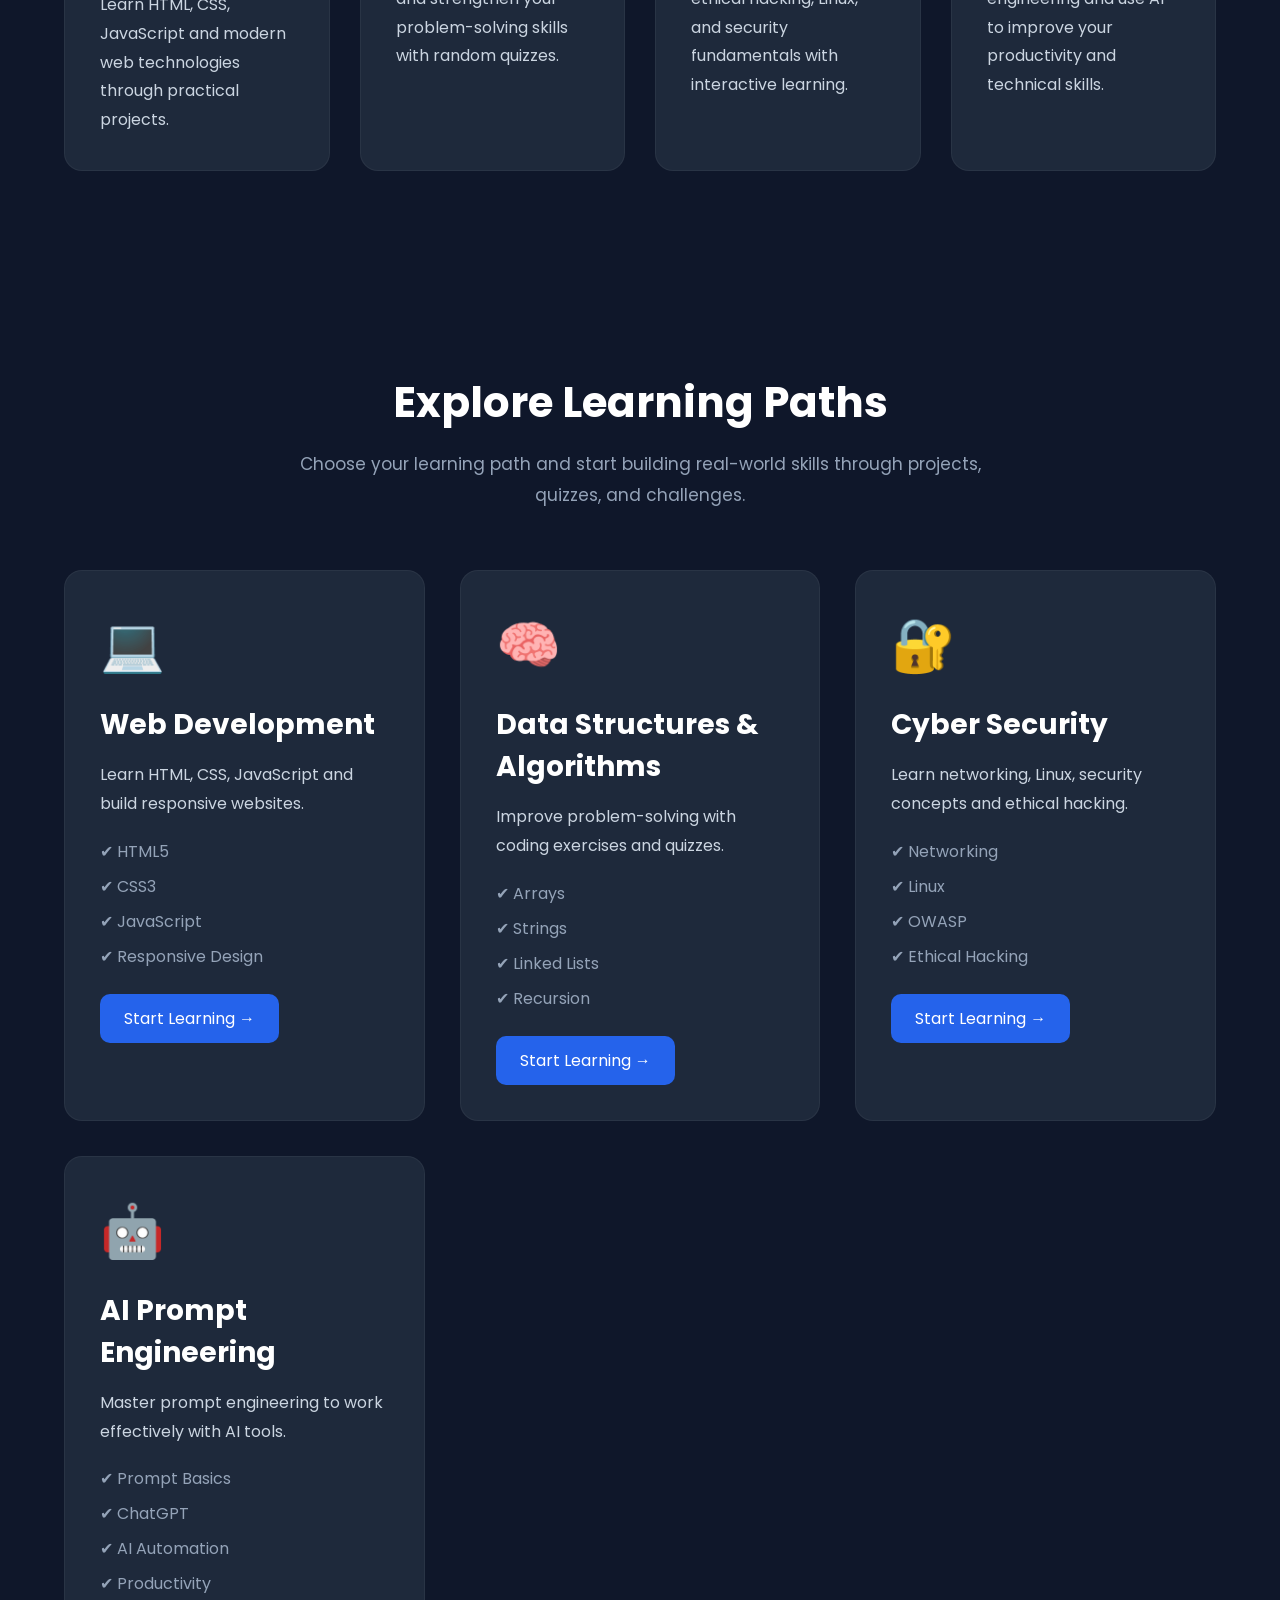
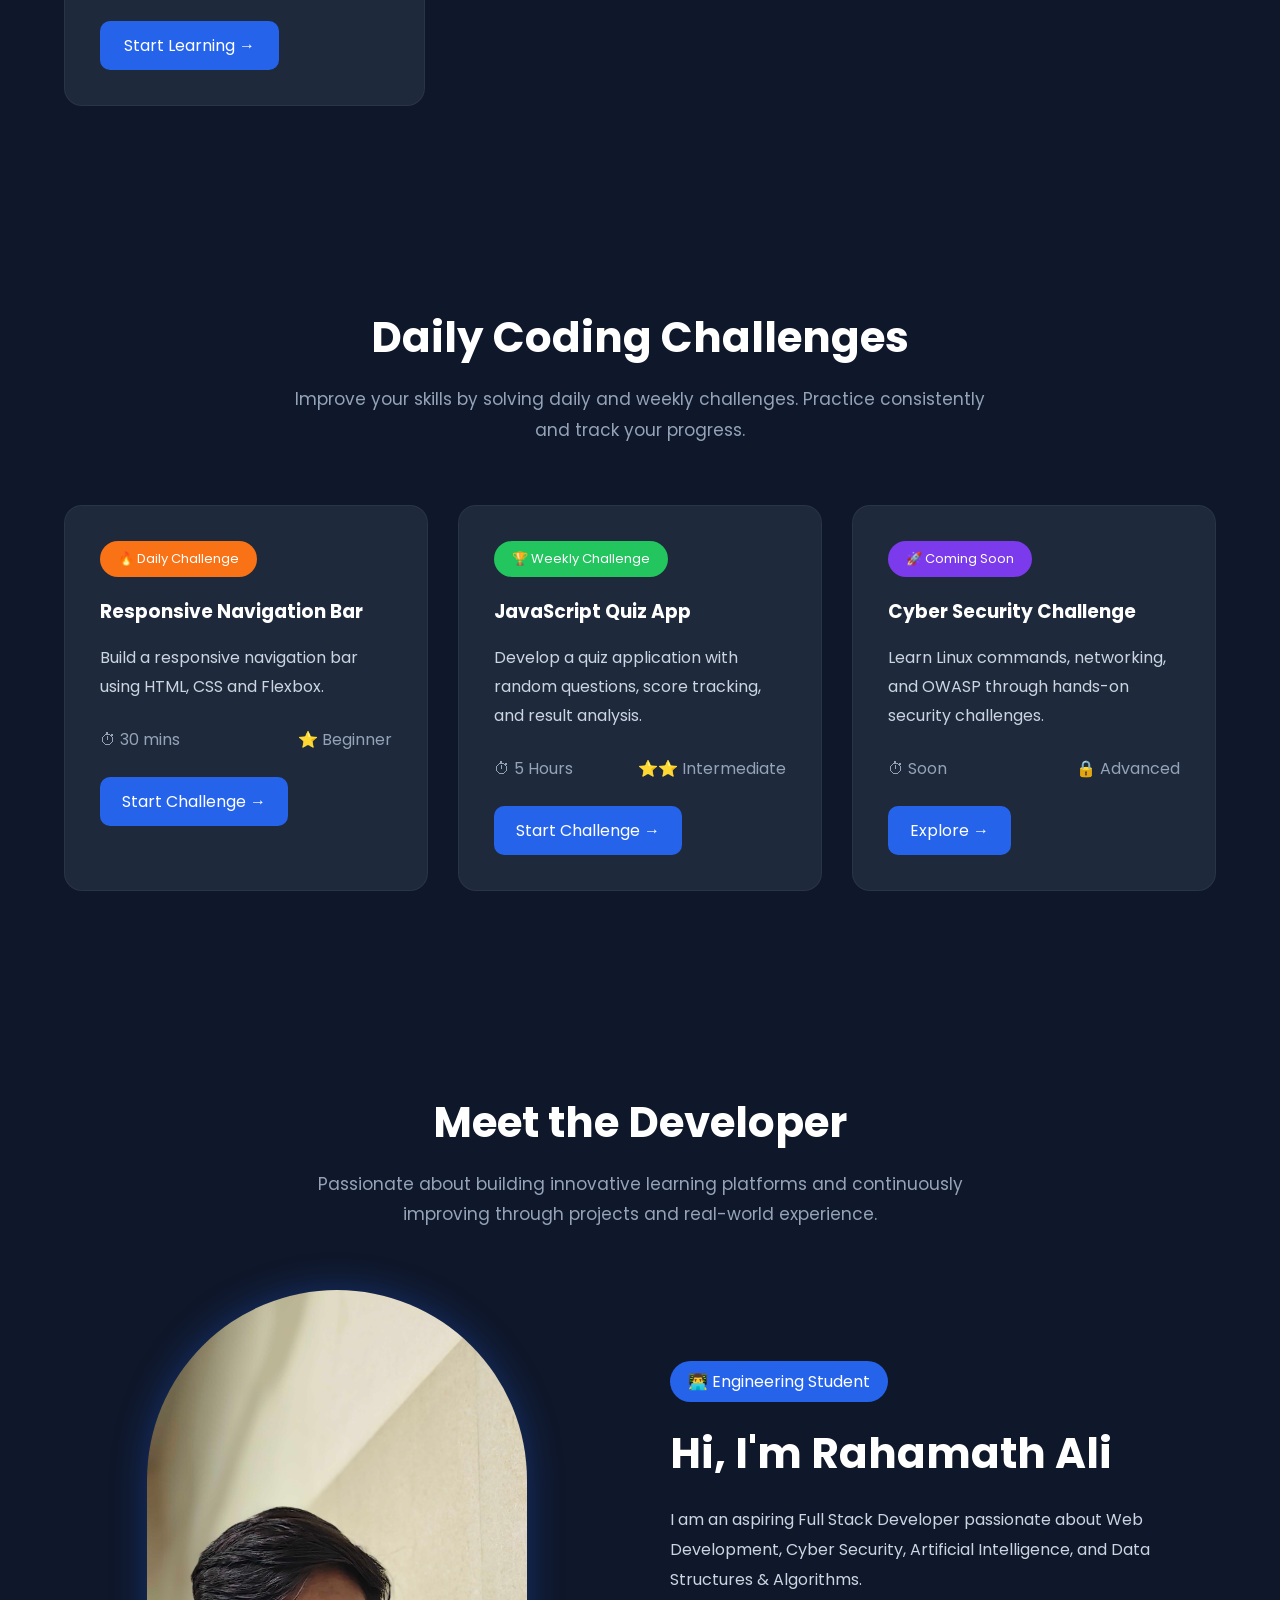
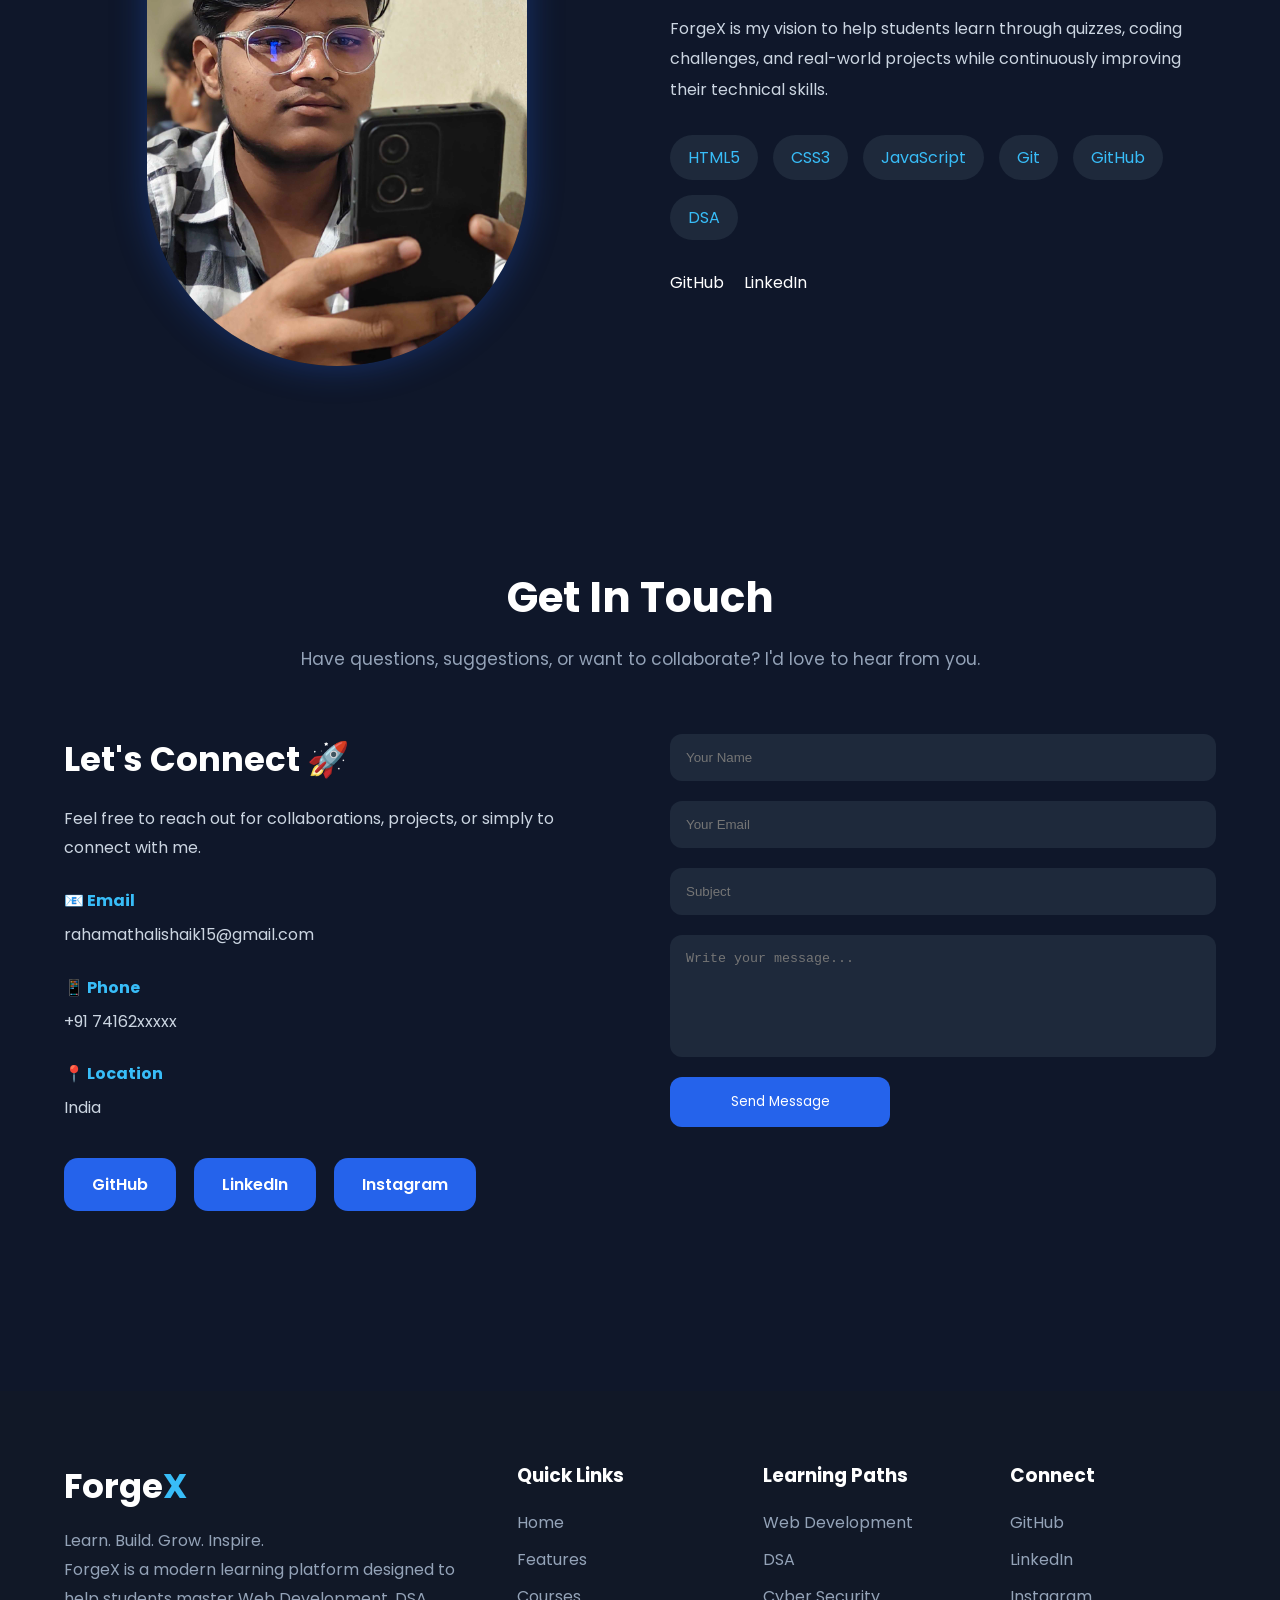
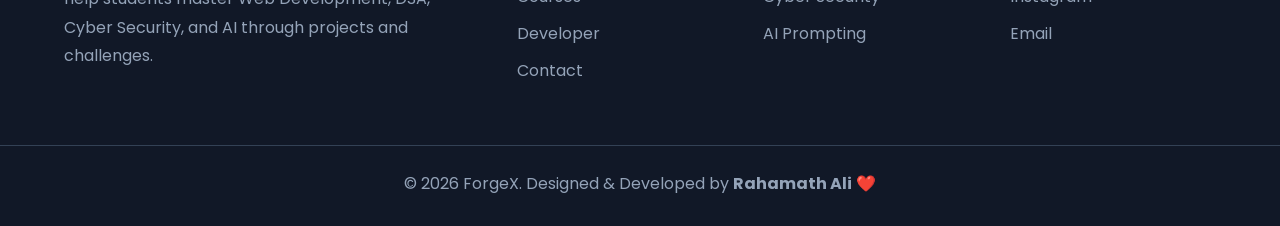
==== commit 0a524cd7: "re-designed and modified the code and added the individual Js to other html files." ====
--- a/index.html
+++ b/index.html
@@ -12,6 +12,7 @@
     <!-- ================= HEADER ================= -->
 
     <header>
+        
 
         <nav class="navbar">
 
@@ -60,6 +61,14 @@
 
                 <li><a href="#contact">Contact</a></li>
 
+                <li class="mobile-auth">
+                    <a href="login.html">Login</a>
+                </li>
+
+                <li class="mobile-auth">
+                    <a href="signup.html">Sign Up</a>
+                </li>
+
             </ul>
  
 
@@ -72,6 +81,11 @@
                 <a href="signup.html" class="signup-btn">
                     Sign Up
                 </a>
+
+            </div>
+            <div class="menu-toggle">
+
+                ☰
 
             </div>
 
@@ -525,7 +539,7 @@
 
             </div>
 
-            <div class="developer-buttons">
+            <div class="developer-buttons btn-primary">
 
                 <a href="https://github.com/aLi-repos" target="_blank" class="github-btn">
                     GitHub
--- a/style.css
+++ b/style.css
@@ -1,8 +1,17 @@
-html, body{
-    scroll-behavior:smooth;
-}
-/* ==========================
-   RESET
+/* ==========================================================
+   FORGEX STYLE.CSS
+   PART 1
+   RESET • GLOBAL • NAVBAR • HERO
+========================================================== */
+
+/* ==========================
+        GOOGLE FONT
+========================== */
+
+@import url('https://fonts.googleapis.com/css2?family=Poppins:wght@300;400;500;600;700;800&display=swap');
+
+/* ==========================
+          RESET
 ========================== */
 
 *{
@@ -11,1610 +20,3440 @@
     box-sizing:border-box;
 }
 
-/* ==========================
-   BODY
+html{
+    scroll-behavior:smooth;
+}
+
+/* ==========================
+       ROOT VARIABLES
+========================== */
+
+:root{
+
+    --bg:#0F172A;
+    --surface:#1E293B;
+    --surface-light:#334155;
+
+    --primary:#2563EB;
+    --primary-hover:#1D4ED8;
+
+    --secondary:#38BDF8;
+
+    --green:#22C55E;
+    --yellow:#FACC15;
+    --red:#EF4444;
+
+    --text:#FFFFFF;
+    --text-light:#CBD5E1;
+    --text-muted:#94A3B8;
+
+    --radius:18px;
+
+    --shadow:
+    0 15px 40px rgba(0,0,0,.30);
+
+}
+
+/* ==========================
+          BODY
 ========================== */
 
 body{
-    font-family:Arial, Helvetica, sans-serif;
-    background:#0F172A;
+
+    font-family:'Poppins',sans-serif;
+
+    background:var(--bg);
+
+    color:var(--text);
+
+    overflow-x:hidden;
+
+}
+
+/* ==========================
+       SCROLLBAR
+========================== */
+
+::-webkit-scrollbar{
+
+    width:10px;
+
+}
+
+::-webkit-scrollbar-track{
+
+    background:#111827;
+
+}
+
+::-webkit-scrollbar-thumb{
+
+    background:var(--primary);
+
+    border-radius:20px;
+
+}
+
+::-webkit-scrollbar-thumb:hover{
+
+    background:var(--secondary);
+
+}
+
+/* ==========================
+      COMMON CONTAINER
+========================== */
+
+.container{
+
+    width:90%;
+
+    max-width:1400px;
+
+    margin:auto;
+
+}
+
+/* ==========================
+         LINKS
+========================== */
+
+a{
+
+    text-decoration:none;
+
+    color:inherit;
+
+}
+
+img{
+
+    max-width:100%;
+
+    display:block;
+
+}
+
+/* ==========================
+      COMMON BUTTONS
+========================== */
+
+.primary-btn{
+
+    display:inline-block;
+
+    background:var(--primary);
+
     color:white;
-}
-
-/* ==========================
-   HEADER
+
+    padding:15px 30px;
+
+    border-radius:12px;
+
+    transition:.35s;
+
+    font-weight:600;
+
+}
+
+.primary-btn:hover{
+
+    background:var(--primary-hover);
+
+    transform:translateY(-3px);
+
+}
+
+.secondary-btn{
+
+    display:inline-block;
+
+    border:2px solid var(--primary);
+
+    color:white;
+
+    padding:15px 30px;
+
+    border-radius:12px;
+
+    transition:.35s;
+
+}
+
+.secondary-btn:hover{
+
+    background:var(--primary);
+
+}
+
+button{
+
+    cursor:pointer;
+
+    border:none;
+
+    outline:none;
+
+    font-family:inherit;
+
+}
+
+/* ==========================
+         HEADER
 ========================== */
 
 header{
+
+    position:sticky;
+
+    top:0;
+
+    width:100%;
+
+    z-index:999;
+
+    background:rgba(15,23,42,.95);
+
+    backdrop-filter:blur(15px);
+
+    border-bottom:1px solid rgba(255,255,255,.08);
+
+}
+
+/* ==========================
+         NAVBAR
+========================== */
+
+.navbar{
+
+    width:90%;
+
+    max-width:1400px;
+
+    margin:auto;
+
     display:flex;
+
     justify-content:space-between;
+
     align-items:center;
-    padding:20px 60px;
+
+    padding:20px 0;
+
+}
+
+.brand{
+
+    display:flex;
+
+    align-items:center;
+
+    gap:15px;
+
+}
+
+.logo-container{
+
+    display:flex;
+
+    align-items:center;
+
+    gap:15px;
+
+}
+
+.logo-container img{
+
+    width:70px;
+
+}
+
+.brand-text h1{
+
+    font-size:32px;
+
+    font-weight:700;
+
+}
+
+.brand-text span{
+
+    color:var(--secondary);
+
+}
+
+.tagline{
+
+    color:var(--text-muted);
+
+    font-size:14px;
+
+}
+
+.nav-links{
+
+    list-style:none;
+
+    display:flex;
+
+    gap:35px;
+
+    align-items:center;
+
+}
+
+.nav-links a{
+
+    color:white;
+
+    transition:.3s;
+
+    position:relative;
+
+}
+
+.nav-links a::after{
+
+    content:"";
+
+    position:absolute;
+
+    left:0;
+
+    bottom:-6px;
+
+    width:0;
+
+    height:2px;
+
+    background:var(--secondary);
+
+    transition:.3s;
+
+}
+
+.nav-links a:hover{
+
+    color:var(--secondary);
+
+}
+
+.nav-links a:hover::after{
+
     width:100%;
+
+}
+
+.auth-buttons{
+
+    display:flex;
+
+    gap:15px;
+
+}
+
+.login-btn{
+
+    color:white;
+
+    padding:12px 22px;
+
+    transition:.3s;
+
+}
+
+.login-btn:hover{
+
+    color:var(--secondary);
+
+}
+
+.signup-btn{
+
+    background:var(--primary);
+
+    color:white;
+
+    padding:12px 24px;
+
+    border-radius:10px;
+
+    transition:.3s;
+
+}
+
+.signup-btn:hover{
+
+    background:var(--primary-hover);
+
+}
+
+/* ==========================
+         HERO
+========================== */
+
+.hero{
+
+    width:90%;
+
+    max-width:1400px;
+
+    margin:auto;
+
+    min-height:90vh;
+
+    display:flex;
+
+    justify-content:space-between;
+
+    align-items:center;
+
+    gap:60px;
+
+}
+
+.hero-content{
+
+    flex:1;
+
+}
+
+.hero-badge{
+
+    display:inline-block;
+
+    background:rgba(37,99,235,.15);
+
+    color:var(--secondary);
+
+    padding:10px 20px;
+
+    border-radius:30px;
+
+    margin-bottom:25px;
+
+    font-size:14px;
+
+}
+
+.hero-content h1{
+
+    font-size:60px;
+
+    line-height:1.2;
+
+    margin-bottom:25px;
+
+}
+
+.hero-content p{
+
+    color:var(--text-muted);
+
+    line-height:1.9;
+
+    font-size:18px;
+
+    margin-bottom:35px;
+
+}
+
+.hero-buttons{
+
+    display:flex;
+
+    gap:20px;
+
+}
+
+.hero-stats{
+
+    display:flex;
+
+    gap:45px;
+
+    margin-top:45px;
+
+}
+
+.hero-stats h3{
+
+    color:var(--secondary);
+
+    font-size:32px;
+
+}
+
+.hero-stats p{
+
+    color:var(--text-muted);
+
+    margin-top:6px;
+
+}
+
+.hero-image{
+
+    flex:1;
+
+    display:flex;
+
+    justify-content:center;
+
+}
+
+.hero-image img{
+
+    max-width:500px;
+
+    animation:float 5s ease-in-out infinite;
+
+}
+
+@keyframes float{
+
+    0%{
+
+        transform:translateY(0px);
+
+    }
+
+    50%{
+
+        transform:translateY(-18px);
+
+    }
+
+    100%{
+
+        transform:translateY(0px);
+
+    }
+
+}
+/* ==========================================================
+   FORGEX STYLE.CSS
+   PART 2
+   FEATURES • COURSES • CHALLENGES • DEVELOPER • CONTACT • FOOTER
+========================================================== */
+
+/* ==========================
+      COMMON SECTIONS
+========================== */
+
+section{
+
+    padding:100px 0;
+
+}
+
+.section-title{
+
+    text-align:center;
+
+    margin-bottom:60px;
+
+}
+
+.section-title h2{
+
+    font-size:42px;
+
+    margin-bottom:15px;
+
+}
+
+.section-title p{
+
+    max-width:700px;
+
+    margin:auto;
+
+    color:var(--text-muted);
+
+    line-height:1.8;
+
+    font-size:17px;
+
+}
+
+/* ==========================
+        FEATURES
+========================== */
+
+.features{
+
+    width:90%;
+
+    max-width:1400px;
+
+    margin:auto;
+
+}
+
+.feature-container{
+
+    display:grid;
+
+    grid-template-columns:repeat(auto-fit,minmax(260px,1fr));
+
+    gap:30px;
+
+}
+
+.feature-card{
+
+    background:var(--surface);
+
+    padding:35px;
+
+    border-radius:var(--radius);
+
+    transition:.35s;
+
+    border:1px solid rgba(255,255,255,.05);
+
+}
+
+.feature-card:hover{
+
+    transform:translateY(-10px);
+
+    border-color:var(--secondary);
+
+    box-shadow:
+
+    0 0 20px rgba(56,189,248,.25);
+
+}
+
+.feature-icon{
+
+    font-size:48px;
+
+    margin-bottom:20px;
+
+}
+
+.feature-card h3{
+
+    margin-bottom:15px;
+
+    font-size:24px;
+
+}
+
+.feature-card p{
+
+    color:var(--text-light);
+
+    line-height:1.8;
+
+}
+
+/* ==========================
+        COURSES
+========================== */
+
+.courses{
+
+    width:90%;
+
+    max-width:1400px;
+
+    margin:auto;
+
+}
+
+.course-container{
+
+    display:grid;
+
+    grid-template-columns:repeat(auto-fit,minmax(330px,1fr));
+
+    gap:35px;
+
+}
+
+.course-card{
+
+    background:var(--surface);
+
+    padding:35px;
+
+    border-radius:var(--radius);
+
+    transition:.35s;
+
+    border:1px solid rgba(255,255,255,.05);
+
+}
+
+.course-card:hover{
+
+    transform:translateY(-10px);
+
+    border-color:var(--primary);
+
+    box-shadow:
+
+    0 0 20px rgba(59,130,246,.25),
+
+    0 0 40px rgba(59,130,246,.20),
+
+    0 0 80px rgba(59,130,246,.12);
+
+}
+
+.course-icon{
+
+    font-size:52px;
+
+    margin-bottom:20px;
+
+}
+
+.course-card h3{
+
+    margin-bottom:15px;
+
+    font-size:28px;
+
+}
+
+.course-card p{
+
+    color:var(--text-light);
+
+    margin-bottom:20px;
+
+    line-height:1.8;
+
+}
+
+.course-card ul{
+
+    list-style:none;
+
+    margin-bottom:25px;
+
+}
+
+.course-card li{
+
+    margin-bottom:10px;
+
+    color:var(--text-muted);
+
+}
+
+.course-btn{
+
+    display:inline-block;
+
+    background:var(--primary);
+
+    color:white;
+
+    padding:12px 24px;
+
+    border-radius:10px;
+
+    transition:.3s;
+
+}
+
+.course-btn:hover{
+
+    background:var(--primary-hover);
+
+}
+
+/* ==========================
+      CHALLENGES
+========================== */
+
+.challenges{
+
+    width:90%;
+
+    max-width:1400px;
+
+    margin:auto;
+
+}
+
+.challenge-container{
+
+    display:grid;
+
+    grid-template-columns:repeat(auto-fit,minmax(300px,1fr));
+
+    gap:30px;
+
+}
+
+.challenge-card{
+
+    background:var(--surface);
+
+    padding:35px;
+
+    border-radius:var(--radius);
+
+    transition:.35s;
+
+    border:1px solid rgba(255,255,255,.05);
+
+}
+
+.challenge-card:hover{
+
+    transform:translateY(-10px);
+
+    border-color:var(--green);
+
+    box-shadow:
+
+    0 0 20px rgba(59,130,246,.25),
+
+    0 0 40px rgba(59,130,246,.20),
+
+    0 0 80px rgba(59,130,246,.12);;
+
+}
+
+.challenge-badge{
+
+    display:inline-block;
+
+    padding:8px 18px;
+
+    border-radius:30px;
+
+    font-size:13px;
+
+    margin-bottom:20px;
+
+    background:#F97316;
+
+    color:white;
+
+}
+
+.weekly{
+
+    background:#22C55E;
+
+}
+
+.coming{
+
+    background:#7C3AED;
+
+}
+
+.challenge-card h3{
+
+    margin-bottom:18px;
+
+}
+
+.challenge-card p{
+
+    color:var(--text-light);
+
+    line-height:1.8;
+
+}
+
+.challenge-info{
+
+    display:flex;
+
+    justify-content:space-between;
+
+    margin:25px 0;
+
+    color:var(--text-muted);
+
+}
+
+.challenge-btn{
+
+    display:inline-block;
+
+    padding:12px 22px;
+
+    border-radius:10px;
+
+    background:var(--primary);
+
+    color:white;
+
+}
+
+/* ==========================
+    MEET DEVELOPER
+========================== */
+
+.developer{
+
+    width:90%;
+
+    max-width:1400px;
+
+    margin:auto;
+
+}
+
+.developer-container{
+
+    display:grid;
+
+    grid-template-columns:1fr 1fr;
+
+    gap:60px;
+
+    align-items:center;
+
+}
+
+.developer-image img{
+
+    width:100%;
+
+    max-width:380px;
+
+    margin:auto;
+
+    border-radius:200px;
+
+    box-shadow:
+
+    0 0 35px rgba(37,99,235,.35);
+
+}
+
+.developer-badge{
+
+    display:inline-block;
+
+    background:var(--primary);
+
+    color:white;
+
+    padding:8px 18px;
+
+    border-radius:30px;
+
+    margin-bottom:20px;
+
+}
+
+.developer-content h2{
+
+    font-size:42px;
+
+    margin-bottom:20px;
+
+}
+
+.developer-content p{
+
+    color:var(--text-light);
+
+    line-height:1.9;
+
+    margin-bottom:18px;
+
+}
+
+.developer-skills{
+
+    display:flex;
+
+    flex-wrap:wrap;
+
+    gap:15px;
+
+    margin:30px 0;
+
+}
+
+.developer-skills span{
+
+    background:var(--surface);
+
+    color:var(--secondary);
+
+    padding:10px 18px;
+
+    border-radius:30px;
+
+}
+
+.developer-buttons{
+
+    display:flex;
+
+    gap:20px;
+
+}
+
+/* ==========================
+         CONTACT
+========================== */
+
+.contact{
+
+    width:90%;
+
+    max-width:1400px;
+
+    margin:auto;
+
+}
+
+.contact-container{
+
+    display:grid;
+
+    grid-template-columns:1fr 1fr;
+
+    gap:60px;
+
+}
+
+.contact-info h3{
+
+    font-size:34px;
+
+    margin-bottom:20px;
+
+}
+
+.contact-info p{
+
+    color:var(--text-light);
+
+    line-height:1.8;
+
+}
+
+.info-box{
+
+    margin-top:25px;
+
+}
+
+.info-box h4{
+
+    color:var(--secondary);
+
+    margin-bottom:8px;
+
+}
+
+.social-links{
+
+    display:flex;
+
+    gap:18px;
+
+    margin-top:35px;
+
+    flex-wrap:wrap;
+
+}
+
+.social-links a{
+
+    padding:14px 28px;
+
+    border-radius:14px;
+
+    background:#2563eb;
+
+    color:white;
+
+    font-weight:600;
+
+    text-decoration:none;
+
+    transition:.35s;
+
+}
+
+.social-links a:hover{
+
+    transform:translateY(-4px);
+
+    background:#3b82f6;
+
+}
+
+.contact-form form{
+
+    display:flex;
+
+    flex-direction:column;
+
+    gap:20px;
+
+}
+
+.contact-form input,
+
+.contact-form textarea{
+
+    background:var(--surface);
+
+    color:white;
+
+    border:none;
+
+    border-radius:12px;
+
+    padding:16px;
+
+    outline:none;
+
+    resize:none;
+
+}
+
+.contact-form input:focus,
+
+.contact-form textarea:focus{
+
+    outline:2px solid var(--secondary);
+
+}
+
+.contact-form button{
+
+    width:220px;
+
+    background:var(--primary);
+
+    color:white;
+
+    padding:15px;
+
+    border-radius:12px;
+
+    transition:.3s;
+
+}
+
+.contact-form button:hover{
+
+    background:var(--primary-hover);
+
+}
+
+/* ==========================
+          FOOTER
+========================== */
+
+footer{
+
     background:#111827;
+
+    padding:70px 0 30px;
+
+    margin-top:80px;
+
+}
+
+.footer-container{
+
+    width:90%;
+
+    max-width:1400px;
+
+    margin:auto;
+
+    display:grid;
+
+    grid-template-columns:2fr 1fr 1fr 1fr;
+
+    gap:40px;
+
+}
+
+.footer-brand h2{
+
+    font-size:34px;
+
+    margin-bottom:15px;
+
+}
+
+.footer-brand span{
+
+    color:var(--secondary);
+
+}
+
+.footer-brand p{
+
+    color:var(--text-muted);
+
+    line-height:1.8;
+
+}
+
+.footer-links h3{
+
+    margin-bottom:20px;
+
+}
+
+.footer-links ul{
+
+    list-style:none;
+
+}
+
+.footer-links li{
+
+    margin-bottom:12px;
+
+}
+
+.footer-links a{
+
+    color:var(--text-muted);
+
+    transition:.3s;
+
+}
+
+.footer-links a:hover{
+
+    color:var(--secondary);
+
+}
+
+footer hr{
+
+    margin:50px 0 25px;
+
+    border:none;
+
+    height:1px;
+
+    background:#334155;
+
+}
+
+.footer-bottom{
+
+    text-align:center;
+
+    color:var(--text-muted);
+
+}
+/* ==========================================================
+   FORGEX STYLE.CSS
+   PART 3A
+   LOGIN • SIGNUP • DASHBOARD
+========================================================== */
+
+/* ==========================
+      AUTH PAGES
+========================== */
+
+.login-page,
+.signup-page{
+
+    min-height:100vh;
+
+    display:flex;
+
+    justify-content:center;
+
+    align-items:center;
+
+    padding:40px;
+
+    background:var(--bg);
+
+}
+
+.login-container,
+.signup-container{
+
+    width:100%;
+
+    max-width:430px;
+
+    background:var(--surface);
+
+    border-radius:20px;
+
+    padding:40px;
+
+    text-align:center;
+
+    box-shadow:var(--shadow);
+
+}
+
+.login-logo,
+.signup-logo{
+
+    width:110px;
+
+    margin:0 auto 20px;
+
+}
+
+.login-container h1,
+.signup-container h1{
+
+    font-size:34px;
+
+    margin-bottom:10px;
+
+}
+
+.login-container p,
+.signup-container p{
+
+    color:var(--text-muted);
+
+    margin-bottom:30px;
+
+}
+
+.login-container form,
+.signup-container form{
+
+    display:flex;
+
+    flex-direction:column;
+
+    gap:18px;
+
+}
+
+.login-container input,
+.signup-container input{
+
+    background:var(--surface-light);
+
+    color:white;
+
+    border:none;
+
+    outline:none;
+
+    padding:15px;
+
+    border-radius:12px;
+
+    font-size:15px;
+
+}
+
+.login-container input:focus,
+.signup-container input:focus{
+
+    outline:2px solid var(--secondary);
+
+}
+
+.login-container button,
+.signup-container button{
+
+    background:var(--primary);
+
+    color:white;
+
+    padding:15px;
+
+    border-radius:12px;
+
+    font-size:16px;
+
+    transition:.3s;
+
+}
+
+.login-container button:hover,
+.signup-container button:hover{
+
+    background:var(--primary-hover);
+
+}
+
+.signup-text,
+.login-text{
+
+    margin-top:25px;
+
+}
+
+.signup-text a,
+.login-text a{
+
+    color:var(--secondary);
+
+    font-weight:600;
+
+}
+
+.back-home{
+
+    display:inline-block;
+
+    margin-top:20px;
+
+    color:var(--text-muted);
+
+}
+
+/* ==========================
+      DASHBOARD
+========================== */
+
+.dashboard-header{
+
+    display:flex;
+
+    justify-content:space-between;
+
+    align-items:center;
+
+    padding:20px 5%;
+
+    background:#111827;
+
     position:sticky;
+
     top:0;
-    z-index:1000;
-}
-
-/* ==========================
-   NAVBAR
-========================== */
+
+    z-index:999;
+
+}
+
+.dashboard-logo{
+
+    display:flex;
+
+    align-items:center;
+
+    gap:15px;
+
+}
+
+.dashboard-logo img{
+
+    width:65px;
+
+}
+
+.dashboard-logo span{
+
+    color:var(--secondary);
+
+}
+
+.logout-btn{
+
+    background:var(--red);
+
+    color:white;
+
+    padding:12px 24px;
+
+    border-radius:10px;
+
+    transition:.3s;
+
+}
+
+.logout-btn:hover{
+
+    background:#dc2626;
+
+}
+
+.dashboard{
+
+    width:90%;
+
+    max-width:1400px;
+
+    margin:auto;
+
+    padding:60px 0;
+
+}
+
+/* ==========================
+      WELCOME CARD
+========================== */
+
+.welcome-card{
+
+    background:var(--surface);
+
+    border-radius:20px;
+
+    padding:35px;
+
+    margin-bottom:40px;
+
+    text-align:center;
+
+}
+
+.welcome-card h1{
+
+    font-size:42px;
+
+    margin-bottom:12px;
+
+}
+
+.welcome-card span{
+
+    color:var(--secondary);
+
+}
+
+.welcome-card p{
+
+    color:var(--text-muted);
+
+}
+
+/* ==========================
+      STATS GRID
+========================== */
+
+.stats-grid{
+
+    display:grid;
+
+    grid-template-columns:repeat(auto-fit,minmax(240px,1fr));
+
+    gap:25px;
+
+    margin-bottom:50px;
+
+}
+
+.stat-card{
+
+    background:var(--surface);
+
+    border-radius:18px;
+
+    padding:30px;
+
+    text-align:center;
+
+    transition:.35s;
+
+    border:1px solid rgba(255,255,255,.05);
+
+}
+
+.stat-card:hover{
+
+    transform:translateY(-8px);
+
+    border-color:var(--secondary);
+
+    box-shadow:
+
+    0 0 20px rgba(56,189,248,.30);
+
+}
+
+.stat-card h3{
+
+    color:var(--text-muted);
+
+    margin-bottom:15px;
+
+}
+
+.stat-card h2{
+
+    font-size:32px;
+
+    color:var(--secondary);
+
+}
+
+/* ==========================
+     PROGRESS BAR
+========================== */
+
+.progress-section{
+
+    background:var(--surface);
+
+    padding:30px;
+
+    border-radius:20px;
+
+    margin-bottom:50px;
+
+}
+
+.progress-section h2{
+
+    margin-bottom:20px;
+
+}
+
+.progress-bar{
+
+    width:100%;
+
+    height:18px;
+
+    background:#334155;
+
+    border-radius:30px;
+
+    overflow:hidden;
+
+}
+
+.progress-fill{
+
+    width:0;
+
+    height:100%;
+
+    background:linear-gradient(
+        90deg,
+        #22C55E,
+        #38BDF8
+    );
+
+    transition:1s;
+
+}
+
+#progressText{
+
+    margin-top:15px;
+
+    font-weight:600;
+
+    color:var(--secondary);
+
+}
+
+/* ==========================
+     COURSE CARDS
+========================== */
+
+.dashboard-cards{
+
+    display:grid;
+
+    grid-template-columns:repeat(auto-fit,minmax(300px,1fr));
+
+    gap:30px;
+
+    margin-top:35px;
+
+}
+
+.dashboard .course-card{
+
+    background:var(--surface);
+
+    border-radius:18px;
+
+    padding:30px;
+
+    transition:.35s;
+
+    border:1px solid rgba(255,255,255,.05);
+
+    position:relative;
+
+    overflow:hidden;
+
+}
+
+.dashboard .course-card:hover{
+
+    transform:translateY(-10px);
+
+    border-color:var(--secondary);
+
+    box-shadow:
+
+    0 0 20px rgba(56,189,248,.25),
+
+    0 0 40px rgba(56,189,248,.15);
+
+}
+
+.dashboard .course-card h3{
+
+    margin-bottom:15px;
+
+}
+
+.dashboard .course-card p{
+
+    color:var(--text-light);
+
+    margin-bottom:25px;
+
+}
+
+.dashboard .course-card a{
+
+    color:var(--secondary);
+
+    font-weight:600;
+
+}
+
+.dashboard .course-card.disabled{
+
+    opacity:.6;
+
+    pointer-events:none;
+
+}
+/* ==========================================================
+   FORGEX STYLE.CSS
+   PART 3B
+   HISTORY • LEADERBOARD • DASHBOARD EFFECTS
+========================================================== */
+
+/* ==========================
+        HISTORY
+========================== */
+
+.history-section{
+
+    margin-top:60px;
+
+}
+
+.history-section h2{
+
+    margin-bottom:25px;
+
+    font-size:32px;
+
+}
+
+#historyList{
+
+    display:grid;
+
+    grid-template-columns:repeat(auto-fit,minmax(280px,1fr));
+
+    gap:20px;
+
+}
+
+.history-card{
+
+    background:var(--surface);
+
+    padding:25px;
+
+    border-radius:18px;
+
+    border:1px solid rgba(255,255,255,.06);
+
+    transition:.35s;
+
+}
+
+.history-card:hover{
+
+    transform:translateY(-6px);
+
+    border-color:var(--secondary);
+
+    box-shadow:
+    0 0 20px rgba(56,189,248,.20);
+
+}
+
+.history-card h3{
+
+    color:var(--secondary);
+
+    margin-bottom:10px;
+
+}
+
+.history-card p{
+
+    color:var(--text-muted);
+
+}
+
+/* ==========================
+        LEADERBOARD
+========================== */
+
+.leaderboard{
+
+    margin-top:70px;
+
+}
+
+.leaderboard h2{
+
+    margin-bottom:30px;
+
+    font-size:34px;
+
+}
+
+#leaderboardList{
+
+    display:flex;
+
+    flex-direction:column;
+
+    gap:18px;
+
+}
+
+.leaderboard-item{
+
+    display:flex;
+
+    justify-content:space-between;
+
+    align-items:center;
+
+    background:var(--surface);
+
+    padding:22px;
+
+    border-radius:16px;
+
+    transition:.35s;
+
+    border:1px solid rgba(255,255,255,.05);
+
+}
+
+.leaderboard-item:hover{
+
+    border-color:#FACC15;
+
+    box-shadow:
+    0 0 20px rgba(250,204,21,.30);
+
+}
+
+.rank{
+
+    font-size:22px;
+
+    font-weight:bold;
+
+    color:#FACC15;
+
+}
+
+.student-info{
+
+    flex:1;
+
+    margin-left:25px;
+
+}
+
+.student-info h3{
+
+    margin-bottom:5px;
+
+}
+
+.student-info p{
+
+    color:var(--text-muted);
+
+}
+
+.score{
+
+    color:var(--secondary);
+
+    font-size:22px;
+
+    font-weight:700;
+
+}
+
+/* ==========================
+      COURSE GLOW EFFECT
+========================== */
+
+.dashboard .course-card::before{
+
+    content:"";
+
+    position:absolute;
+
+    inset:-100%;
+
+    background:linear-gradient(
+        120deg,
+        transparent,
+        rgba(255,255,255,.10),
+        transparent
+    );
+
+    transition:.7s;
+
+}
+
+.dashboard .course-card:hover::before{
+
+    inset:100%;
+
+}
+
+/* ==========================
+      COURSE TITLE
+========================== */
+
+.dashboard .course-card h3{
+
+    font-size:24px;
+
+    margin-bottom:15px;
+
+}
+
+.dashboard .course-card p{
+
+    line-height:1.8;
+
+}
+
+/* ==========================
+        SECTION TITLE
+========================== */
+
+.courses-dashboard h2{
+
+    font-size:36px;
+
+    margin-bottom:20px;
+
+}
+
+/* ==========================
+        DASHBOARD FADE
+========================== */
+
+.dashboard section{
+
+    animation:fadeUp .8s ease;
+
+}
+
+@keyframes fadeUp{
+
+    from{
+
+        opacity:0;
+
+        transform:translateY(25px);
+
+    }
+
+    to{
+
+        opacity:1;
+
+        transform:translateY(0);
+
+    }
+
+}
+
+/* ==========================
+      RESPONSIVE
+========================== */
+
+@media(max-width:992px){
+
+.dashboard{
+
+    padding:40px 0;
+
+}
+
+.dashboard-header{
+
+    padding:18px 25px;
+
+}
+
+.dashboard-logo img{
+
+    width:55px;
+
+}
+
+.dashboard-logo h2{
+
+    font-size:24px;
+
+}
+
+.welcome-card h1{
+
+    font-size:34px;
+
+}
+
+.stats-grid{
+
+    grid-template-columns:1fr;
+
+}
+
+.dashboard-cards{
+
+    grid-template-columns:1fr;
+
+}
+
+#historyList{
+
+    grid-template-columns:1fr;
+
+}
+
+}
+
+@media(max-width:768px){
+
+.dashboard-header{
+
+    flex-direction:column;
+
+    gap:20px;
+
+}
+
+.logout-btn{
+
+    width:100%;
+
+    text-align:center;
+
+}
+
+.progress-section{
+
+    padding:22px;
+
+}
+
+.welcome-card{
+
+    padding:25px;
+
+}
+
+.welcome-card h1{
+
+    font-size:28px;
+
+}
+
+.courses-dashboard h2,
+
+.history-section h2,
+
+.leaderboard h2{
+
+    font-size:28px;
+
+}
+
+}
+
+@media(max-width:500px){
+
+.dashboard{
+
+    width:94%;
+
+}
+
+.dashboard-logo{
+
+    flex-direction:column;
+
+}
+
+.dashboard-logo h2{
+
+    text-align:center;
+
+}
+
+.stat-card h2{
+
+    font-size:28px;
+
+}
+
+.progress-bar{
+
+    height:14px;
+
+}
+
+}
+/* ==========================================================
+   FORGEX STYLE.CSS
+   PART 4
+   QUIZ • RESULT • REVIEW • UNIVERSAL RESPONSIVE
+========================================================== */
+
+/* ==========================
+           QUIZ
+========================== */
+
+.quiz-container{
+
+    width:90%;
+    max-width:900px;
+
+    margin:60px auto;
+
+    background:var(--surface);
+
+    border-radius:20px;
+
+    padding:40px;
+
+    box-shadow:var(--shadow);
+
+}
+
+.quiz-header{
+
+    display:flex;
+
+    justify-content:space-between;
+
+    align-items:center;
+
+    margin-bottom:30px;
+
+}
+
+.quiz-header h2{
+
+    font-size:32px;
+
+}
+
+#timer{
+
+    background:#111827;
+
+    color:var(--yellow);
+
+    padding:12px 18px;
+
+    border-radius:12px;
+
+    font-weight:700;
+
+}
+
+.progress{
+
+    margin-bottom:25px;
+
+}
+
+#questionNumber{
+
+    color:var(--text-muted);
+
+    font-size:17px;
+
+}
+
+.question-box{
+
+    background:#111827;
+
+    padding:25px;
+
+    border-radius:16px;
+
+    margin-bottom:30px;
+
+}
+
+#question{
+
+    font-size:28px;
+
+    line-height:1.6;
+
+}
+
+.options{
+
+    display:flex;
+
+    flex-direction:column;
+
+    gap:18px;
+
+}
+
+.option-btn{
+
+    background:var(--surface-light);
+
+    color:white;
+
+    padding:18px;
+
+    border-radius:14px;
+
+    text-align:left;
+
+    transition:.3s;
+
+    border:2px solid transparent;
+
+    font-size:16px;
+
+}
+
+.option-btn:hover{
+
+    border-color:var(--secondary);
+
+    transform:translateX(5px);
+
+}
+
+.option-btn.selected{
+
+    background:var(--primary);
+
+    border-color:var(--secondary);
+
+    box-shadow:
+    0 0 20px rgba(56,189,248,.30);
+
+}
+
+.button-group{
+
+    display:flex;
+
+    justify-content:space-between;
+
+    gap:15px;
+
+    margin-top:35px;
+
+}
+
+.button-group button{
+
+    flex:1;
+
+    padding:15px;
+
+    border-radius:12px;
+
+    color:white;
+
+    background:var(--primary);
+
+    transition:.3s;
+
+}
+
+.button-group button:hover{
+
+    background:var(--primary-hover);
+
+}
+
+#submitBtn{
+
+    background:var(--green);
+
+}
+
+#submitBtn:hover{
+
+    background:#16A34A;
+
+}
+
+/* ==========================
+        RESULT
+========================== */
+
+.result-container{
+
+    width:90%;
+
+    max-width:800px;
+
+    margin:60px auto;
+
+    background:var(--surface);
+
+    padding:40px;
+
+    border-radius:20px;
+
+    box-shadow:var(--shadow);
+
+    text-align:center;
+
+}
+
+.result-card{
+
+    background:#111827;
+
+    border-radius:18px;
+
+    padding:35px;
+
+    margin-top:30px;
+
+}
+
+.result-card h3{
+
+    margin-top:20px;
+
+    color:var(--secondary);
+
+}
+
+.result-card p{
+
+    font-size:22px;
+
+    margin-top:8px;
+
+}
+
+#status{
+
+    margin-top:25px;
+
+    font-size:32px;
+
+    font-weight:700;
+
+}
+
+.result-buttons{
+
+    display:flex;
+
+    justify-content:center;
+
+    gap:20px;
+
+    margin-top:35px;
+
+}
+
+/* ==========================
+         REVIEW
+========================== */
+
+.review-container{
+
+    width:90%;
+
+    max-width:1000px;
+
+    margin:60px auto;
+
+}
+
+.review-container h1{
+
+    margin-bottom:40px;
+
+}
+
+.review-card{
+
+    background:var(--surface);
+
+    border-radius:18px;
+
+    padding:30px;
+
+    margin-bottom:25px;
+
+    border-left:5px solid var(--secondary);
+
+}
+
+.review-card h3{
+
+    color:var(--secondary);
+
+    margin-bottom:15px;
+
+}
+
+.review-card p{
+
+    margin:12px 0;
+
+    color:var(--text-light);
+
+    line-height:1.8;
+
+}
+
+.review-card strong{
+
+    color:white;
+
+}
+
+.empty-review{
+
+    text-align:center;
+
+    background:var(--surface);
+
+    padding:40px;
+
+    border-radius:18px;
+
+    color:var(--green);
+
+    font-size:22px;
+
+}
+
+/* ==========================
+      UNIVERSAL CARDS
+========================== */
+
+.card{
+
+    background:var(--surface);
+
+    border-radius:18px;
+
+    padding:30px;
+
+}
+
+/* ==========================
+      UNIVERSAL ANIMATION
+========================== */
+
+.fade{
+
+    animation:fade .6s ease;
+
+}
+
+@keyframes fade{
+
+    from{
+
+        opacity:0;
+
+        transform:translateY(20px);
+
+    }
+
+    to{
+
+        opacity:1;
+
+        transform:translateY(0);
+
+    }
+
+}
+
+/* ==========================
+      MOBILE
+========================== */
+
+@media(max-width:768px){
+
+.hero{
+
+    flex-direction:column;
+
+    text-align:center;
+
+}
+
+.hero-buttons{
+
+    justify-content:center;
+
+}
+
+.hero-stats{
+
+    justify-content:center;
+
+    flex-wrap:wrap;
+
+}
+
+.developer-container{
+
+    grid-template-columns:1fr;
+
+}
+
+.contact-container{
+
+    grid-template-columns:1fr;
+
+}
+
+.footer-container{
+
+    grid-template-columns:1fr;
+
+}
+
+.quiz-header{
+
+    flex-direction:column;
+
+    gap:15px;
+
+}
+
+.button-group{
+
+    flex-direction:column;
+
+}
+
+.result-buttons{
+
+    flex-direction:column;
+
+}
+
+.review-card{
+
+    padding:20px;
+
+}
+
+}
+
+@media(max-width:500px){
+
+.hero-content h1{
+
+    font-size:42px;
+
+}
+
+.section-title h2{
+
+    font-size:32px;
+
+}
+
+#question{
+
+    font-size:22px;
+
+}
+
+.quiz-container{
+
+    padding:25px;
+
+}
+
+.result-container{
+
+    padding:25px;
+
+}
+
+}
+/* ==========================================================
+   RESPONSIVE DESIGN
+   APPEND THIS AT THE END OF style.css
+========================================================== */
+
+/* Hide hamburger on desktop */
+
+.menu-toggle{
+
+    display:none;
+
+    font-size:32px;
+
+    color:#ffffff;
+
+    cursor:pointer;
+
+    user-select:none;
+
+}
+
+/* Smooth navbar transition */
+
+.nav-links{
+
+    transition:all .35s ease;
+
+}
+
+.nav-links li{
+    margin:18px 0;
+}
+
+
+/* ==========================================================
+   LARGE TABLETS
+========================================================== */
+
+@media (max-width:1024px){
+
+.hero{
+
+    gap:40px;
+
+    padding:70px 5%;
+
+}
+
+.hero-content h1{
+
+    font-size:3rem;
+
+}
+
+.feature-container,
+.course-container,
+.challenge-container{
+
+    grid-template-columns:repeat(2,1fr);
+
+}
+
+.developer-container,
+.contact-container{
+
+    grid-template-columns:1fr;
+
+    gap:50px;
+
+}
+
+.footer-container{
+
+    grid-template-columns:repeat(2,1fr);
+
+}
+
+}
+
+/* ==========================================================
+   TABLETS
+========================================================== */
+
+@media (max-width:768px){
 
 .navbar{
+
+    position:relative;
+
+    padding:18px 5%;
+
+}
+
+.menu-toggle{
+
+    display:block;
+
+}
+
+.nav-links{
+
+    position:absolute;
+
+    top:100%;
+
+    left:0;
+
+    width:100%;
+
+    background:#111827;
+
+    flex-direction:column;
+
+    align-items:center;
+
+    gap:25px;
+
+    padding:25px 0;
+
+    display:none;
+
+    border-top:1px solid rgba(255,255,255,.08);
+
+}
+
+.nav-links.active{
+
     display:flex;
-    justify-content:space-between;
+
+    animation:slideDown .35s ease;
+
+}
+@keyframes slideDown{
+
+    from{
+
+        opacity:0;
+
+        transform:translateY(-15px);
+
+    }
+
+    to{
+
+        opacity:1;
+
+        transform:translateY(0);
+
+    }
+
+}
+
+.auth-buttons{
+
+    margin-left:auto;
+
+    margin-right:20px;
+
+}
+
+.hero{
+
+    flex-direction:column;
+
+    text-align:center;
+
+}
+
+.hero-content{
+
+    order:1;
+
+}
+
+.hero-image{
+
+    order:2;
+
+}
+
+.hero-image img{
+
+    width:90%;
+
+    max-width:420px;
+
+}
+
+.hero-buttons{
+
+    justify-content:center;
+
+    flex-wrap:wrap;
+
+}
+
+.hero-stats{
+
+    justify-content:center;
+
+    flex-wrap:wrap;
+
+}
+
+.feature-container,
+.course-container,
+.challenge-container{
+
+    grid-template-columns:1fr;
+
+}
+
+.developer-container{
+
+    grid-template-columns:1fr;
+
+    text-align:center;
+
+}
+
+.developer-skills{
+
+    justify-content:center;
+
+}
+
+.developer-buttons{
+
+    justify-content:center;
+
+    flex-wrap:wrap;
+
+}
+
+.contact-container{
+
+    grid-template-columns:1fr;
+
+}
+
+.footer-container{
+
+    grid-template-columns:1fr;
+
+    text-align:center;
+
+}
+
+.social-links{
+
+    justify-content:center;
+
+}
+
+}
+
+/* ==========================================================
+   MOBILE
+========================================================== */
+
+@media (max-width:480px){
+
+.navbar{
+
+    padding:15px 20px;
+
+}
+
+.logo-container img{
+
+    width:45px;
+
+}
+
+.brand-text h1{
+
+    font-size:1.5rem;
+
+}
+
+.badge,
+.version{
+
+    display:none;
+
+}
+
+.tagline{
+
+    display:none;
+
+}
+
+.auth-buttons{
+
+    gap:8px;
+
+}
+
+.login-btn,
+.signup-btn{
+
+    padding:8px 14px;
+
+    font-size:.85rem;
+
+}
+
+.hero{
+
+    padding:50px 20px;
+
+}
+
+.hero-content h1{
+
+    font-size:2.2rem;
+
+    line-height:1.25;
+
+}
+
+.hero-content p{
+
+    font-size:.95rem;
+
+}
+
+.hero-buttons{
+
+    flex-direction:column;
+
     align-items:center;
 
-    max-width:1400px;
-    margin:auto;
-
-    padding:18px 60px;
-}
-.brand{
-    display:flex;
-}
-
-.logo-container{
-    display:flex;
-    align-items:center;
-    gap:15px;
-}
-.logo-container img{
-    width:140px;
-    height:140px;
-}
-.brand-text{
-    display:flex;
+}
+
+.primary-btn,
+.secondary-btn{
+
+    width:100%;
+
+    max-width:260px;
+
+}
+
+.hero-stats{
+
     flex-direction:column;
-}
-.title-row{
-    display:flex;
-    align-items:center;
-    gap:12px;
-}
-.brand-text h1{
-    font-size:32px;
-    font-weight:bold;
-}
-.brand-text h1 span{
-    color:#3B82F6;
-}
-.badge{
-
-    background:#FACC15;
-
-    color:#111827;
-
-    padding:4px 10px;
-
-    border-radius:20px;
-
-    font-size:12px;
-
-    font-weight:bold;
-}
-.version{
-
-    color:#94A3B8;
-
-    font-size:14px;
-}
-.tagline{
-
-    color:#94A3B8;
-
-    margin-top:4px;
-
-    font-size:14px;
-}
-.nav-links{
-
-    display:flex;
-
-    list-style:none;
-
-    gap:35px;
-
-    align-items:center;
-}
-.nav-links a{
-
-    text-decoration:none;
-
-    color:white;
-
-    font-size:17px;
-
-    transition:0.3s;
-}
-.nav-links a:hover{
-
-    color:#3B82F6;
-}
-.auth-buttons{
-
-    display:flex;
-
-    align-items:center;
-
-    gap:15px;
-}
-.login-btn{
-
-    text-decoration:none;
-
-    color:white;
-
-    padding:10px 20px;
-
-    transition:0.3s;
-}
-.signup-btn{
-
-    background:#2563EB;
-
-    color:white;
-
-    text-decoration:none;
-
-    padding:10px 20px;
-
-    border-radius:8px;
-
-    transition:0.3s;
-}
-.login-btn:hover{
-
-    color:#60A5FA;
-}
-
-.signup-btn:hover{
-
-    background:#1D4ED8;
-}
-/* ================= HERO ================= */
-
-.hero{
-
-    display:flex;
-
-    justify-content:space-between;
-
-    align-items:center;
-
-    max-width:1400px;
-
-    margin:auto;
-
-    padding:120px 80px 60px;
-}
-.hero-content{
-
-    width:55%;
-}
-.hero-badge{
-
-    display:inline-block;
-
-    background:#1E293B;
-
-    color:#60A5FA;
-
-    padding:8px 18px;
-
-    border-radius:50px;
-
-    margin-bottom:20px;
-
-    font-size:14px;
-}
-.hero-content h1{
-
-    font-size:56px;
-
-    line-height:1.2;
-
-    margin-bottom:25px;
-}
-.hero-content p{
-
-    color:#94A3B8;
-
-    font-size:18px;
-
-    line-height:1.8;
-
-    margin-bottom:35px;
-}
-.hero-buttons{
-
-    display:flex;
 
     gap:20px;
-}
-.primary-btn{
-
-    background:#2563EB;
-
-    color:white;
-
-    text-decoration:none;
-
-    padding:15px 28px;
-
-    border-radius:10px;
-
-    transition:.3s;
-}
-.secondary-btn{
-
-    border:2px solid #2563EB;
-
-    color:white;
-
-    text-decoration:none;
-
-    padding:15px 28px;
-
-    border-radius:10px;
-
-    transition:.3s;
-}
-.primary-btn:hover{
-
-    background:#1D4ED8;
-}
-
-.secondary-btn:hover{
-
-    background:#2563EB;
-}
-.hero-stats{
-
-    display:flex;
-
-    gap:50px;
-
-    margin-top:45px;
-}
-.hero-stats h3{
-
-    font-size:28px;
-
-    color:#3B82F6;
-}
-
-.hero-stats p{
-
-    margin-top:5px;
-
-    font-size:14px;
-}
-.hero-image{
-
-    width:40%;
-
-    display:flex;
-
-    justify-content:center;
-
-    align-items:flex-start;
-}
-
-.hero-image img{
-
-    width:100%;
-
-    max-width:500px;
-}
-/* ================= FEATURES ================= */
-
-.features{
-
-    max-width:1400px;
-
-    margin:auto;
-
-    padding:80px 60px;
-}
-.section-title{
-
-    text-align:center;
-
-    margin-bottom:60px;
-}
-.section-title p{
-
-    color:#94A3B8;
-
-    font-size:18px;
-
-    max-width:700px;
-
-    margin:auto;
-
-    line-height:1.7;
-}
-.feature-container{
-
-    display:grid;
-
-    grid-template-columns:repeat(4,1fr);
-
-    gap:30px;
-}
-.feature-card{
-
-    background:#1E293B;
-
-    padding:35px;
-
-    border-radius:18px;
-
-    transition:.3s;
-
-    cursor:pointer;
-}
-.feature-card:hover{
-
-    transform:translateY(-10px);
-
-    background:#2563EB;
-}
-.feature-icon{
-
-    font-size:45px;
-
-    margin-bottom:20px;
-}
-.feature-card h3{
-
-    margin-bottom:18px;
-
-    font-size:24px;
-}
-.feature-card p{
-
-    color:#CBD5E1;
-
-    line-height:1.8;
-
-    font-size:16px;
-}
-/* ==========================
-        COURSES
-========================== */
-
-.courses{
-
-    max-width:1400px;
-
-    margin:auto;
-
-    padding:80px 60px;
-}
-.course-container{
-
-    display:grid;
-
-    grid-template-columns:repeat(2,1fr);
-
-    gap:35px;
-
-    margin-top:60px;
-}
-.course-card{
-
-    background:#1E293B;
-
-    padding:35px;
-
-    border-radius:18px;
-
-    transition:.3s;
-}
-.course-card:hover{
-
-    transform:translateY(-10px);
-
-    box-shadow:0 10px 30px rgba(59,130,246,.35);
-}
-.course-icon{
-
-    font-size:50px;
-
-    margin-bottom:20px;
-}
-.course-card h3{
-
-    font-size:28px;
-
-    margin-bottom:15px;
-}
-.course-card p{
-
-    color:#CBD5E1;
-
-    line-height:1.8;
-
-    margin-bottom:20px;
-}
-.course-card ul{
-
-    list-style:none;
-
-    margin-bottom:25px;
-}
-.course-card li{
-
-    margin-bottom:12px;
-
-    color:#94A3B8;
-}
-.course-btn{
-
-    display:inline-block;
-
-    text-decoration:none;
-
-    background:#2563EB;
-
-    color:white;
-
-    padding:12px 24px;
-
-    border-radius:8px;
-
-    transition:.3s;
-}
-.course-btn:hover{
-
-    background:#1D4ED8;
-}
-/* ==========================
-        CHALLENGES
-========================== */
-
-.challenges{
-
-    max-width:1400px;
-
-    margin:auto;
-
-    padding:80px 60px;
-}
-.challenge-container{
-
-    display:grid;
-
-    grid-template-columns:repeat(3,1fr);
-
-    gap:30px;
-
-    margin-top:60px;
-}
+
+}
+
+.section-title h2{
+
+    font-size:2rem;
+
+}
+
+.feature-card,
+.course-card,
 .challenge-card{
 
-    background:#1E293B;
-
-    padding:35px;
-
-    border-radius:18px;
-
-    transition:.3s;
-
-    cursor:pointer;
-}
-.challenge-card:hover{
-
-    transform:translateY(-10px);
-
-    box-shadow:0 15px 35px rgba(37,99,235,.35);
-}
-.challenge-badge{
-
-    display:inline-block;
-
-    background:#F97316;
-
-    color:white;
-
-    padding:8px 15px;
-
-    border-radius:25px;
-
-    font-size:13px;
-
-    margin-bottom:20px;
-}
-.weekly{
-
-    background:#22C55E;
-}
-.coming{
-
-    background:#7C3AED;
-}
-.challenge-card h3{
-
-    font-size:24px;
-
-    margin-bottom:18px;
-}
-.challenge-card p{
-
-    color:#CBD5E1;
-
-    line-height:1.8;
-
-    margin-bottom:25px;
-}
-.challenge-info{
-
-    display:flex;
-
-    justify-content:space-between;
-
-    margin-bottom:25px;
-
-    color:#94A3B8;
-
-    font-size:15px;
-}
-.challenge-btn{
-
-    display:inline-block;
-
-    background:#2563EB;
-
-    color:white;
-
-    text-decoration:none;
-
-    padding:12px 22px;
-
-    border-radius:8px;
-
-    transition:.3s;
-}
-.challenge-btn:hover{
-
-    background:#1D4ED8;
-}
-/* ==========================
-      MEET THE DEVELOPER
-========================== */
-
-.developer{
-
-    max-width:1400px;
-
-    margin:auto;
-
-    padding:100px 60px;
-}
-.developer-container{
-
-    display:flex;
-
-    justify-content:space-between;
-
-    align-items:center;
-
-    gap:70px;
-
-    margin-top:60px;
-}
-.developer-image{
-
-    width:35%;
-}
+    padding:25px;
+
+}
+
 .developer-image img{
 
-    width:100%;
-
-    border-radius:200px;
-
-    box-shadow:0 15px 40px rgba(37,99,235,.25);
-}
-.developer-badge{
-
-    display:inline-block;
-
-    background:#2563EB;
-
-    color:white;
-
-    padding:8px 18px;
-
-    border-radius:25px;
-
-    margin-bottom:20px;
-}
-.developer-content h2{
-
-    font-size:42px;
-
-    margin-bottom:20px;
-}
-.developer-content p{
-
-    color:#CBD5E1;
-
-    line-height:1.9;
-
-    margin-bottom:20px;
-
-    font-size:17px;
-}
-.developer-skills{
-
-    display:flex;
-
-    flex-wrap:wrap;
-
-    gap:15px;
-
-    margin:35px 0;
-}
-.developer-skills span{
-
-    background:#1E293B;
-
-    padding:10px 18px;
-
-    border-radius:30px;
-
-    color:#60A5FA;
-
-    transition:.3s;
-}
-.developer-skills span:hover{
-
-    background:#2563EB;
-
-    color:white;
-}
-.developer-buttons{
-
-    display:flex;
-
-    gap:20px;
-}
-.github-btn{
-
-    background:#2563EB;
-
-    color:white;
-
-    text-decoration:none;
-
-    padding:14px 28px;
-
-    border-radius:10px;
-
-    transition:.3s;
-}
-.linkedin-btn{
-
-    border:2px solid #2563EB;
-
-    color:white;
-
-    text-decoration:none;
-
-    padding:14px 28px;
-
-    border-radius:10px;
-
-    transition:.3s;
-}
-.github-btn:hover{
-
-    background:#1D4ED8;
-}
-
-.linkedin-btn:hover{
-
-    background:#2563EB;
-}
-/* ==========================
-        CONTACT
-========================== */
-
-.contact{
-
-    max-width:1400px;
-
-    margin:auto;
-
-    padding:100px 60px;
-}
-.contact-container{
-
-    display:flex;
-
-    justify-content:space-between;
-
-    gap:60px;
-
-    margin-top:60px;
-}
-.contact-info{
-
-    width:40%;
-}
-.contact-info h3{
-
-    font-size:32px;
-
-    margin-bottom:20px;
-}
-.contact-info p{
-
-    color:#CBD5E1;
-
-    line-height:1.8;
-
-    margin-bottom:25px;
-}
-.info-box{
-
-    margin-bottom:25px;
-}
-.info-box h4{
-
-    color:#60A5FA;
-
-    margin-bottom:8px;
-}
-.social-links{
-
-    display:flex;
-
-    gap:20px;
-
-    margin-top:30px;
-}
-.social-links a{
-
-    text-decoration:none;
-
-    color:white;
-
-    background:#2563EB;
-
-    padding:10px 18px;
-
-    border-radius:8px;
-
-    transition:.3s;
-}
-.social-links a:hover{
-
-    background:#1D4ED8;
-}
-.contact-form{
-
-    width:60%;
-}
-.contact-form form{
-
-    display:flex;
-
-    flex-direction:column;
-
-    gap:20px;
-}
+    width:220px;
+
+    height:220px;
+
+}
+
 .contact-form input,
 .contact-form textarea{
 
     width:100%;
 
-    padding:16px;
+}
+
+.footer-bottom{
+
+    text-align:center;
+
+    font-size:.9rem;
+
+}
+
+}
+
+/* ==========================================================
+   EXTRA SMALL DEVICES
+========================================================== */
+
+@media (max-width:360px){
+
+.hero-content h1{
+
+    font-size:1.9rem;
+
+}
+
+.brand-text h1{
+
+    font-size:1.3rem;
+
+}
+
+.login-btn,
+.signup-btn{
+
+    padding:7px 10px;
+
+    font-size:.8rem;
+
+}
+
+.menu-toggle{
+
+    font-size:28px;
+
+}
+
+}
+/* =====================================
+   MOBILE NAV AUTH
+===================================== */
+
+.mobile-auth{
+
+    display:none;
+
+}
+
+@media (max-width:768px){
+
+    .auth-buttons{
+
+        display:none;
+
+    }
+
+    .mobile-auth{
+
+        display:block;
+
+        width:100%;
+
+        text-align:center;
+
+    }
+
+    .mobile-auth a{
+
+        display:block;
+
+        width:90%;
+
+        margin:10px auto;
+
+        padding:14px;
+
+        border-radius:10px;
+
+        text-decoration:none;
+
+        font-weight:600;
+
+        background:#1E293B;
+
+        color:#fff;
+
+        transition:.3s;
+
+    }
+
+    .mobile-auth a:hover{
+
+        background:#38BDF8;
+
+        color:#000;
+
+    }
+
+}
+
+/* Mobile Responsive */
+
+@media (max-width:768px){
+
+    .mobile-login{
+
+    background:linear-gradient(135deg,#2563EB,#38BDF8);
+
+    color:white;
 
     border:none;
 
+    border-radius:12px;
+
+    padding:14px;
+
+    width:100%;
+
+    font-weight:600;
+
+}
+
+.mobile-signup{
+
+    background:transparent;
+
+    color:#38BDF8;
+
+    border:2px solid #38BDF8;
+
+    border-radius:12px;
+
+    padding:14px;
+
+    width:100%;
+
+    font-weight:600;
+
+}
+
+.nav-links li{
+
+    margin:18px 0;
+
+}
+}
+/* ==========================================================
+   AUTHENTICATION PAGES
+   Login | Signup | Forgot Password
+========================================================== */
+
+.auth-page{
+
+    min-height:100vh;
+
+    display:flex;
+
+    justify-content:center;
+
+    align-items:center;
+
+    padding:40px 20px;
+
+    background:linear-gradient(
+        135deg,
+        #0F172A,
+        #111827
+    );
+
+}
+
+.auth-card{
+
+    width:100%;
+
+    max-width:460px;
+
+    background:#1E293B;
+
+    border-radius:20px;
+
+    padding:40px;
+
+    box-shadow:0 0 30px rgba(56,189,248,.15);
+
+    border:1px solid rgba(56,189,248,.15);
+
+}
+
+.auth-logo{
+
+    display:block;
+
+    width:90px;
+
+    margin:0 auto 20px;
+
+}
+
+.auth-card h1{
+
+    color:#ffffff;
+
+    text-align:center;
+
+    margin-bottom:10px;
+
+}
+
+.auth-card p{
+
+    text-align:center;
+
+    color:#CBD5E1;
+
+    margin-bottom:25px;
+
+}
+
+.input-group{
+
+    margin-bottom:22px;
+
+}
+
+.input-group label{
+
+    display:block;
+
+    margin-bottom:8px;
+
+    color:#E2E8F0;
+
+    font-weight:600;
+
+}
+
+.input-group input{
+
+    width:100%;
+
+    padding:14px;
+
+    border-radius:12px;
+
+    border:2px solid #334155;
+
+    background:#0F172A;
+
+    color:#ffffff;
+
+    font-size:16px;
+
+    transition:.3s;
+
+}
+
+.input-group input:focus{
+
+    border-color:#38BDF8;
+
     outline:none;
 
-    border-radius:10px;
-
-    background:#1E293B;
-
-    color:white;
-
-    font-size:16px;
-}
-.contact-form input,
-.contact-form textarea{
+    box-shadow:0 0 12px rgba(56,189,248,.35);
+
+}
+
+.password-box{
+
+    position:relative;
+
+}
+
+.password-box input{
+
+    padding-right:55px;
+
+}
+
+.toggle-password{
+
+    position:absolute;
+
+    top:50%;
+
+    right:12px;
+
+    transform:translateY(-50%);
+
+    border:none;
+
+    background:none;
+
+    cursor:pointer;
+
+    font-size:20px;
+
+}
+
+.login-options{
+
+    display:flex;
+
+    justify-content:flex-end;
+
+    margin-bottom:20px;
+
+}
+
+.forgot-link{
+
+    color:#38BDF8;
+
+    text-decoration:none;
+
+    font-size:.95rem;
+
+}
+
+.forgot-link:hover{
+
+    text-decoration:underline;
+
+}
+
+.auth-btn{
 
     width:100%;
 
-    padding:16px;
-
-    border:none;
-
-    outline:none;
-
-    border-radius:10px;
-
-    background:#1E293B;
-
-    color:white;
-
-    font-size:16px;
-}
-.contact-form button{
-
-    width:220px;
-
-    background:#2563EB;
-
-    color:white;
-
-    border:none;
-
-    padding:15px;
-
-    border-radius:10px;
-
-    cursor:pointer;
-
-    transition:.3s;
-
-    font-size:16px;
-}
-.contact-form button:hover{
-
-    background:#1D4ED8;
-}
-/* ==========================
-        FOOTER
-========================== */
-
-footer{
-
-    background:#111827;
-
-    margin-top:80px;
-
-    padding:70px 60px 30px;
-}
-.footer-container{
-
-    max-width:1400px;
-
-    margin:auto;
-
-    display:grid;
-
-    grid-template-columns:2fr 1fr 1fr 1fr;
-
-    gap:50px;
-}
-.footer-brand h2{
-
-    font-size:34px;
+    margin-top:10px;
+
+}
+
+.auth-footer{
+
+    margin-top:25px;
+
+    text-align:center;
+
+}
+
+.auth-footer p{
 
     margin-bottom:15px;
-}
-
-.footer-brand span{
-
-    color:#3B82F6;
-}
-
-.footer-brand p{
-
-    color:#94A3B8;
-
-    line-height:1.8;
-
-    margin-bottom:15px;
-}
-.footer-links h3{
-
-    margin-bottom:20px;
-
-    color:white;
-}
-.footer-links ul{
-
-    list-style:none;
-}
-.footer-links li{
-
-    margin-bottom:12px;
-}
-.footer-links a{
+
+}
+
+.auth-footer a{
+
+    color:#38BDF8;
 
     text-decoration:none;
 
-    color:#94A3B8;
-
-    transition:.3s;
-}
-.footer-links a:hover{
-
-    color:#3B82F6;
-}
-hr{
-
-    border:none;
-
-    height:1px;
-
-    background:#334155;
-
-    margin:50px 0 25px;
-}
-.footer-bottom{
+    font-weight:600;
+
+}
+
+.back-home{
+
+    display:inline-block;
+
+    margin-top:10px;
+
+}
+
+/* ==========================================================
+   RESPONSIVE AUTH
+========================================================== */
+
+@media(max-width:768px){
+
+.auth-card{
+
+    padding:30px;
+
+}
+
+.auth-logo{
+
+    width:75px;
+
+}
+
+.auth-card h1{
+
+    font-size:2rem;
+
+}
+
+}
+
+@media(max-width:480px){
+
+.auth-card{
+
+    padding:25px 20px;
+
+}
+
+.auth-card h1{
+
+    font-size:1.7rem;
+
+}
+
+.input-group input{
+
+    padding:12px;
+
+}
+
+.toggle-password{
+
+    font-size:18px;
+
+}
+
+}
+/* ======================================
+   RESULT STATUS
+====================================== */
+
+.motivation-text{
+
+    margin-top:20px;
+
+    color:#cbd5e1;
+
+    font-size:1rem;
+
+    line-height:1.7;
 
     text-align:center;
-}
-.footer-bottom p{
-
-    color:#94A3B8;
-
-    font-size:15px;
-}
-.footer-bottom strong{
-
-    color:white;
-}
-/* ==========================
-        LOGIN PAGE
-========================== */
-
-.login-page{
-
-    min-height:100vh;
+
+    max-width:450px;
+
+    margin-left:auto;
+
+    margin-right:auto;
+
+}
+
+.result-buttons{
 
     display:flex;
 
     justify-content:center;
 
-    align-items:center;
-
-    background:#0F172A;
-}
-.login-container{
-
-    width:400px;
-
-    background:#1E293B;
-
-    padding:40px;
-
-    border-radius:20px;
-
-    text-align:center;
-
-    box-shadow:0 15px 40px rgba(0,0,0,.35);
-}
-.login-logo{
-
-    width:120px;
-
-    margin-bottom:20px;
-}
-.login-container h1{
-
-    margin-bottom:10px;
-
-    font-size:32px;
-}
-.login-container p{
-
-    color:#94A3B8;
-
-    margin-bottom:25px;
-}
-.login-container form{
-
-    display:flex;
-
-    flex-direction:column;
-
-    gap:18px;
-}
-.login-container input{
-
-    padding:15px;
-
-    border:none;
-
-    border-radius:10px;
-
-    background:#334155;
-
-    color:white;
-
-    font-size:16px;
-
-    outline:none;
-}
-.login-container input:focus{
-
-    border:2px solid #2563EB;
-}
-.login-container button{
-
-    padding:15px;
-
-    background:#2563EB;
-
-    color:white;
-
-    border:none;
-
-    border-radius:10px;
-
-    cursor:pointer;
-
-    font-size:17px;
-
-    transition:.3s;
-}
-.login-container button:hover{
-
-    background:#1D4ED8;
-}
-.signup-text{
-
-    margin-top:25px;
-}
-.signup-text a{
-
-    color:#3B82F6;
-
-    text-decoration:none;
-}
-.back-home{
-
-    display:inline-block;
-
-    margin-top:20px;
-
-    color:#94A3B8;
-
-    text-decoration:none;
-}
-/* ==========================
-        SIGN UP PAGE
-========================== */
-
-.signup-page{
-
-    min-height:100vh;
-
-    display:flex;
-
-    justify-content:center;
-
-    align-items:center;
-
-    background:#0F172A;
-}
-
-.signup-container{
-
-    width:420px;
-
-    background:#1E293B;
-
-    padding:40px;
-
-    border-radius:20px;
-
-    text-align:center;
-
-    box-shadow:0 15px 40px rgba(0,0,0,.35);
-}
-
-.signup-logo{
-
-    width:120px;
-
-    margin-bottom:20px;
-}
-
-.signup-container h1{
-
-    font-size:32px;
-
-    margin-bottom:10px;
-
-    color:white;
-}
-
-.signup-container p{
-
-    color:#94A3B8;
-
-    margin-bottom:25px;
-}
-
-.signup-container form{
-
-    display:flex;
-
-    flex-direction:column;
-
-    gap:18px;
-}
-
-.signup-container input{
-
-    padding:15px;
-
-    border:none;
-
-    border-radius:10px;
-
-    background:#334155;
-
-    color:white;
-
-    font-size:16px;
-
-    outline:none;
-}
-
-.signup-container input:focus{
-
-    border:2px solid #2563EB;
-}
-
-.signup-container button{
-
-    padding:15px;
-
-    border:none;
-
-    border-radius:10px;
-
-    background:#2563EB;
-
-    color:white;
-
-    font-size:17px;
-
-    cursor:pointer;
-
-    transition:.3s;
-}
-
-.signup-container button:hover{
-
-    background:#1D4ED8;
-}
-.signup-btn{
-
-    width:100%;
-
-    padding:15px;
-
-    margin-top:10px;
-
-    background:#2563EB;
-
-    color:white;
-
-    border:none;
-
-    border-radius:10px;
-
-    font-size:17px;
-
-    cursor:pointer;
-
-    transition:.3s;
-}
-
-.signup-btn:hover{
-
-    background:#1D4ED8;
-}
-.login-text{
-
-    margin-top:25px;
-}
-
-.login-text a{
-
-    color:#38BDF8;
-
-    text-decoration:none;
-
-    font-weight:bold;
-}
-/* ==========================
-      DASHBOARD
-========================== */
-
-.dashboard-header{
-
-display:flex;
-
-justify-content:space-between;
-
-align-items:center;
-
-padding:20px 60px;
-
-background:#111827;
-
-}
-.dashboard-logo{
-
-display:flex;
-
-align-items:center;
-
-gap:15px;
-
-}
-
-.dashboard-logo img{
-
-width:60px;
-
-}
-
-.dashboard-logo span{
-
-color:#2563EB;
-
-}
-.logout-btn{
-
-text-decoration:none;
-
-background:#EF4444;
-
-color:white;
-
-padding:12px 22px;
-
-border-radius:8px;
-
-transition:.3s;
-
-}
-
-.logout-btn:hover{
-
-background:#DC2626;
-
-}
-.dashboard{
-
-max-width:1300px;
-
-margin:auto;
-
-padding:60px;
-
-}
-.welcome-card{
-
-background:#1E293B;
-
-padding:40px;
-
-border-radius:18px;
-
-margin-bottom:40px;
-
-}
-
-.welcome-card h1{
-
-font-size:42px;
-
-margin-bottom:10px;
-
-}
-
-.welcome-card span{
-
-color:#3B82F6;
-
-}
-
-.welcome-card p{
-
-color:#94A3B8;
-
-}
-.progress-section{
-
-display:grid;
-
-grid-template-columns:repeat(3,1fr);
-
-gap:25px;
-
-margin-bottom:60px;
-
-}
-
-.progress-card{
-
-background:#1E293B;
-
-padding:30px;
-
-border-radius:18px;
-
-text-align:center;
-
-}
-
-.progress-card h3{
-
-color:#94A3B8;
-
-margin-bottom:15px;
-
-}
-
-.progress-card h2{
-
-font-size:32px;
-
-}
-.dashboard-cards{
-
-display:grid;
-
-grid-template-columns:repeat(2,1fr);
-
-gap:30px;
-
-margin-top:30px;
-
-}
-.course-card{
-
-    background:#1E293B;
-
-    border:1px solid rgba(59,130,246,.15);
-
-    border-radius:18px;
-
-    padding:25px;
-
-    transition:all .35s ease;
-
-    cursor:pointer;
-
-    position:relative;
-
-    overflow:hidden;
-
-}
-
-.course-card:hover{
-
-    transform:translateY(-8px);
-
-    border-color:#38BDF8;
-
-    box-shadow:
-        0 0 8px #38BDF8,
-        0 0 18px #38BDF8,
-        0 0 35px rgba(56,189,248,.7);
-
-}
-
-.course-card::before{
-
-    content:"";
-
-    position:absolute;
-
-    top:-100%;
-
-    left:-100%;
-
-    width:200%;
-
-    height:200%;
-
-    background:linear-gradient(
-        45deg,
-        transparent,
-        rgba(255,255,255,.12),
-        transparent
-    );
-
-    transform:rotate(25deg);
-
-    transition:.6s;
-
-}
-.course-card:hover::before{
-
-    top:100%;
-
-    left:100%;
-
-}
-.course-card:hover .start-btn{
-
-    box-shadow:
-        0 0 10px #3B82F6,
-        0 0 25px #3B82F6;
-
-}
-.course-card:nth-child(1):hover{
-
-    box-shadow:
-    0 0 20px #3B82F6,
-    0 0 40px #3B82F6;
-
-}
-
-.course-card:nth-child(2):hover{
-
-    box-shadow:
-    0 0 20px #A855F7,
-    0 0 40px #A855F7;
-
-}
-
-.course-card:nth-child(3):hover{
-
-    box-shadow:
-    0 0 20px #22C55E,
-    0 0 40px #22C55E;
-
-}
-
-.course-card:nth-child(4):hover{
-
-    box-shadow:
-    0 0 20px #F59E0B,
-    0 0 40px #F59E0B;
-
-}
-
-.course-card h3{
-
-margin-bottom:15px;
-
-}
-
-.course-card p{
-
-color:#94A3B8;
-
-margin-bottom:20px;
-
-}
-
-
-
-
-
-
-
-
-
-
-
-
-
-
-
-
-
-
-
-
-
-
-
-
-
-
-
-
-
-
-
-
-
-
-
-
-
-
-
-
-
-
-
-
-
-
-
-
-
-
-
-
-
-
-
-
-
-
-
-
-
-
-
-
-
-
-
-
-
-
-
-
-
-
-
-
-
-
-
-
-
-
-
-
-
-
-
-
-
-
-
-
-
-
-
-
-
-
-
-
-
-
-
-
-
-
-
-
-
-
-
-
-
-
-
-
-
-
-
-
-
-
-
+    gap:20px;
+
+    flex-wrap:wrap;
+
+    margin-top:35px;
+
+}
